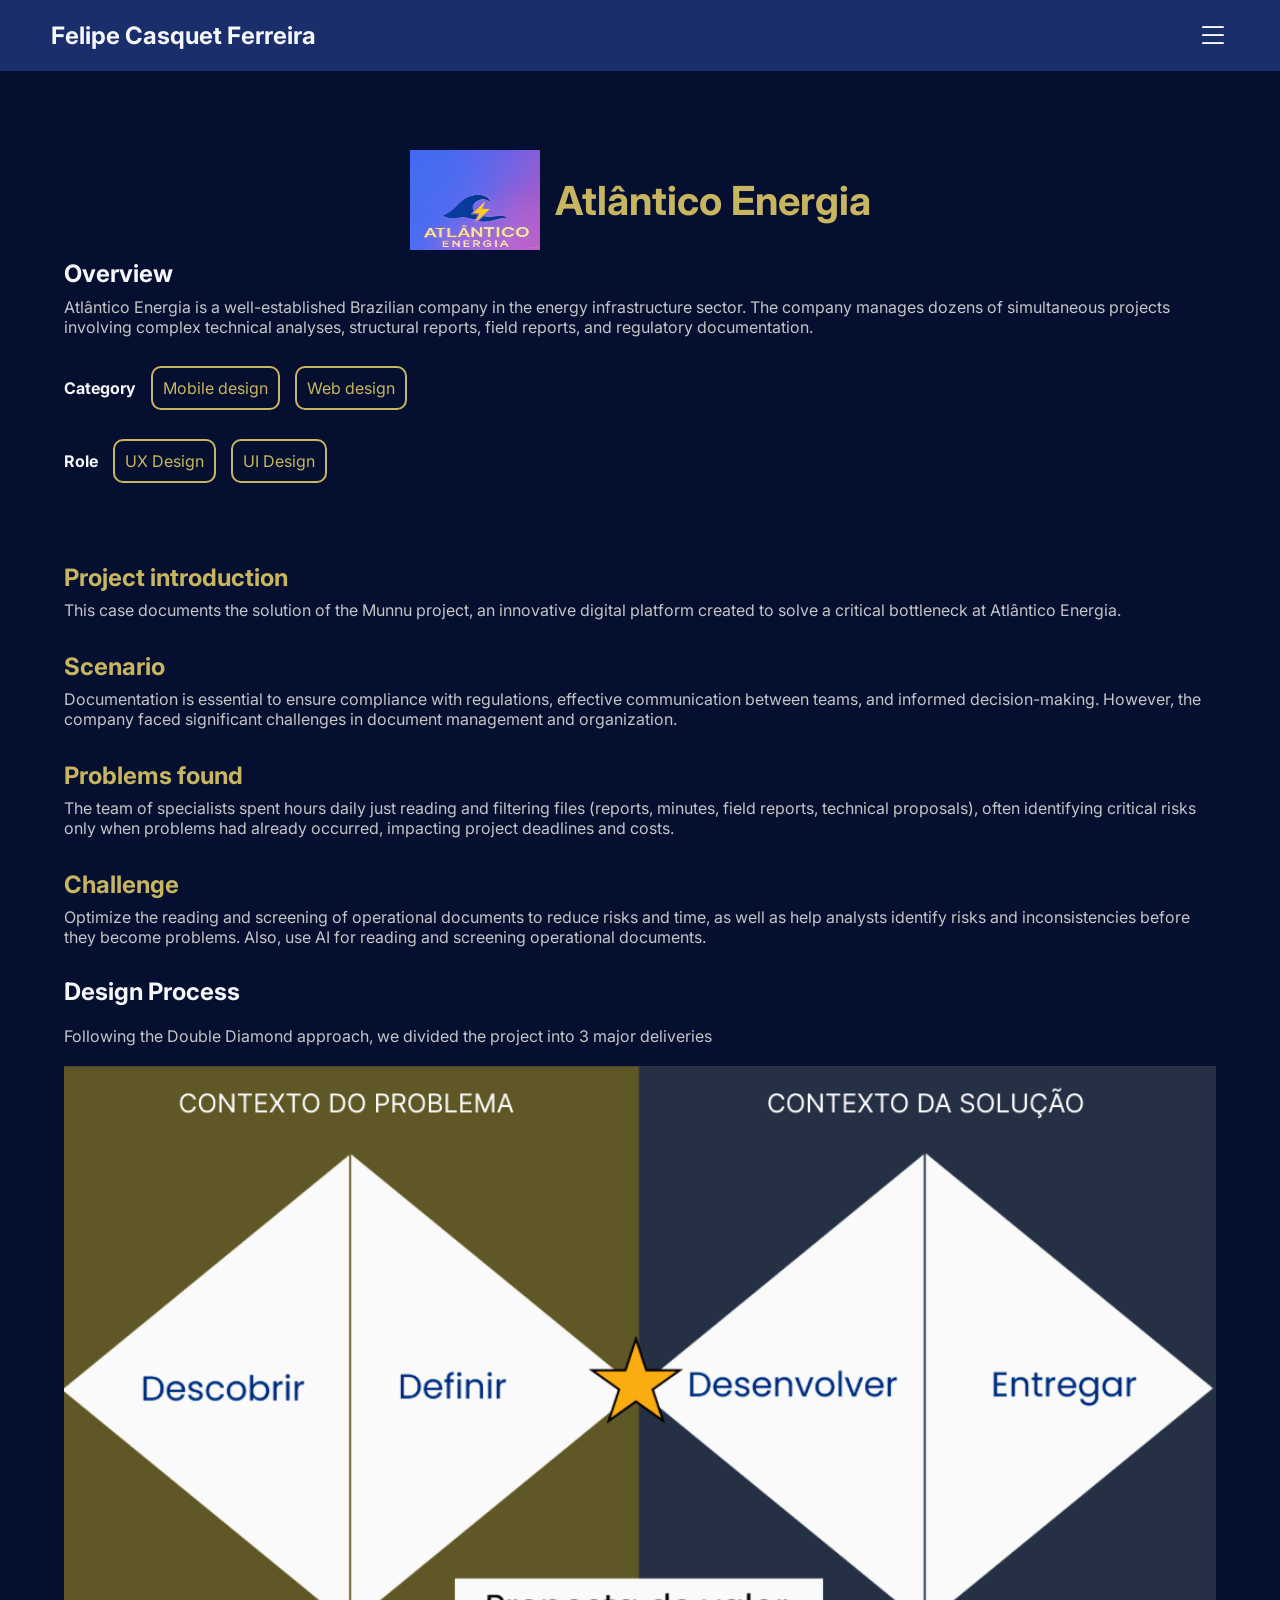
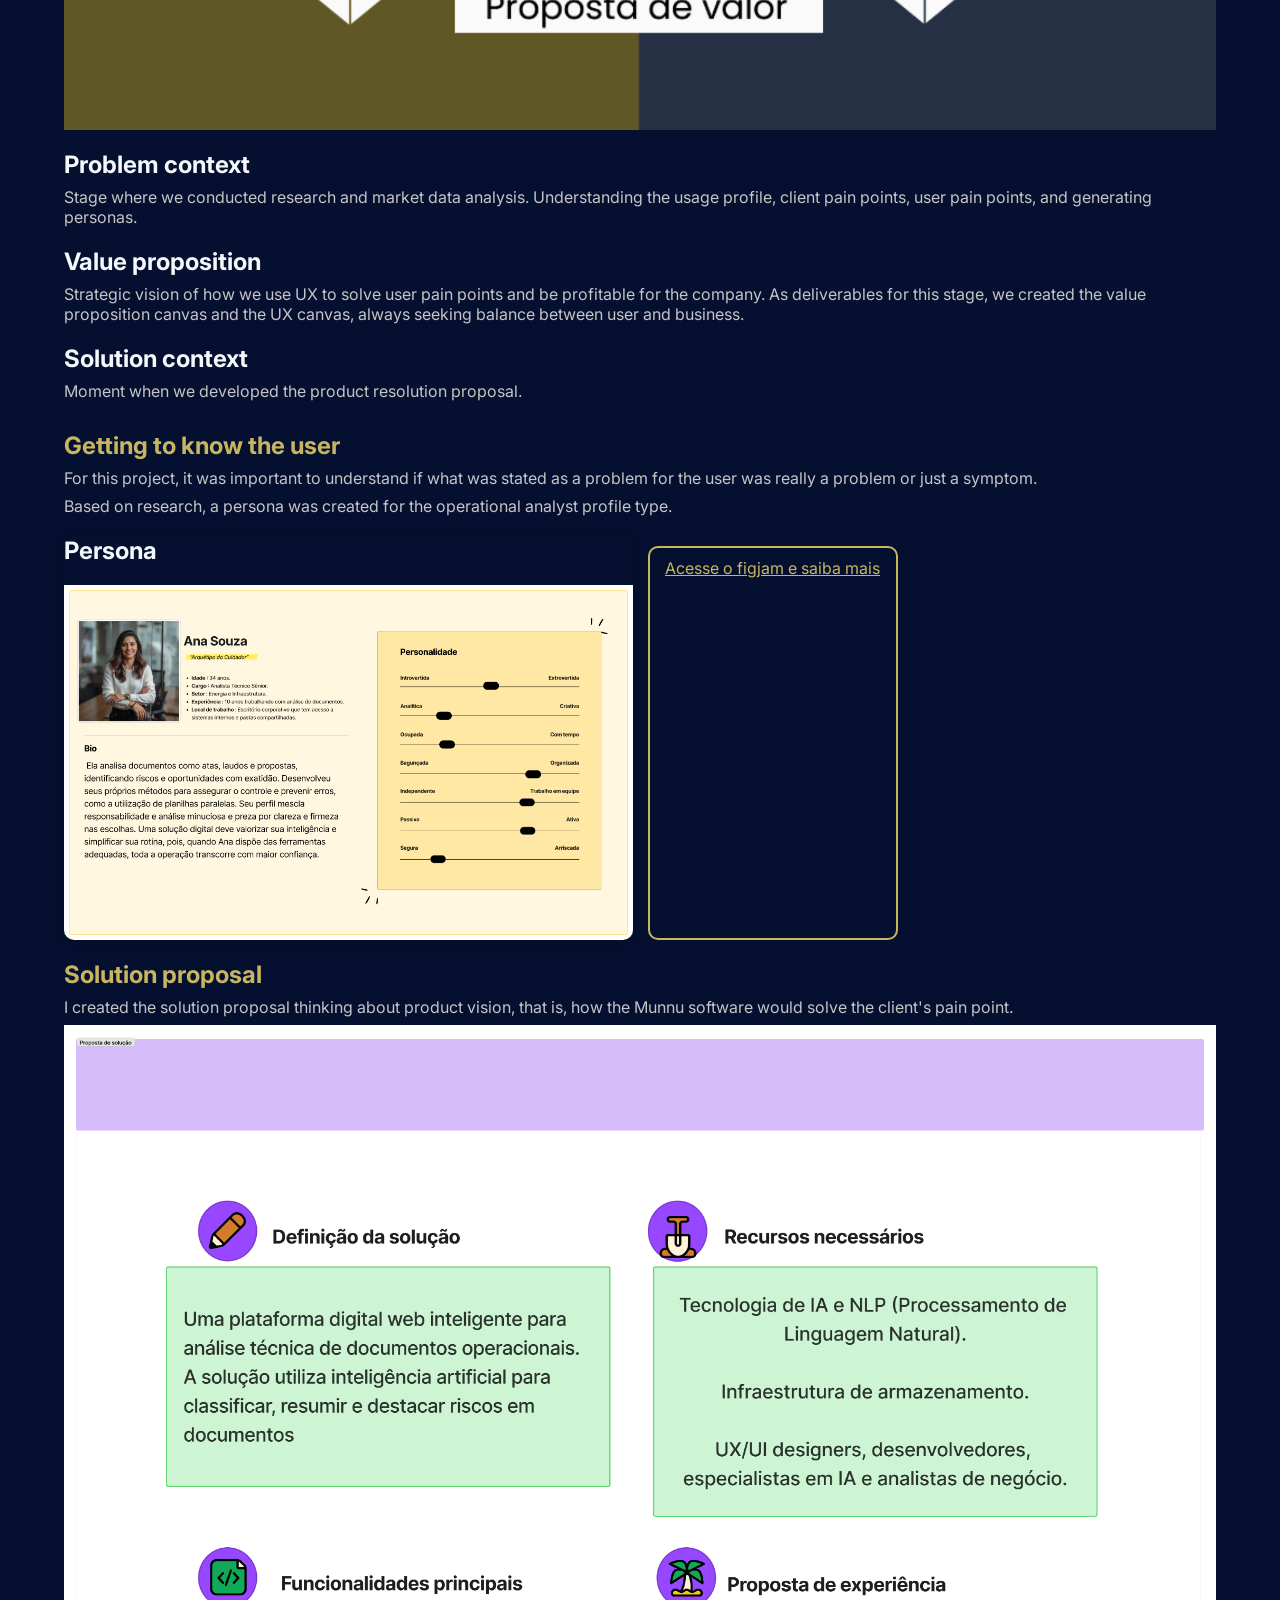
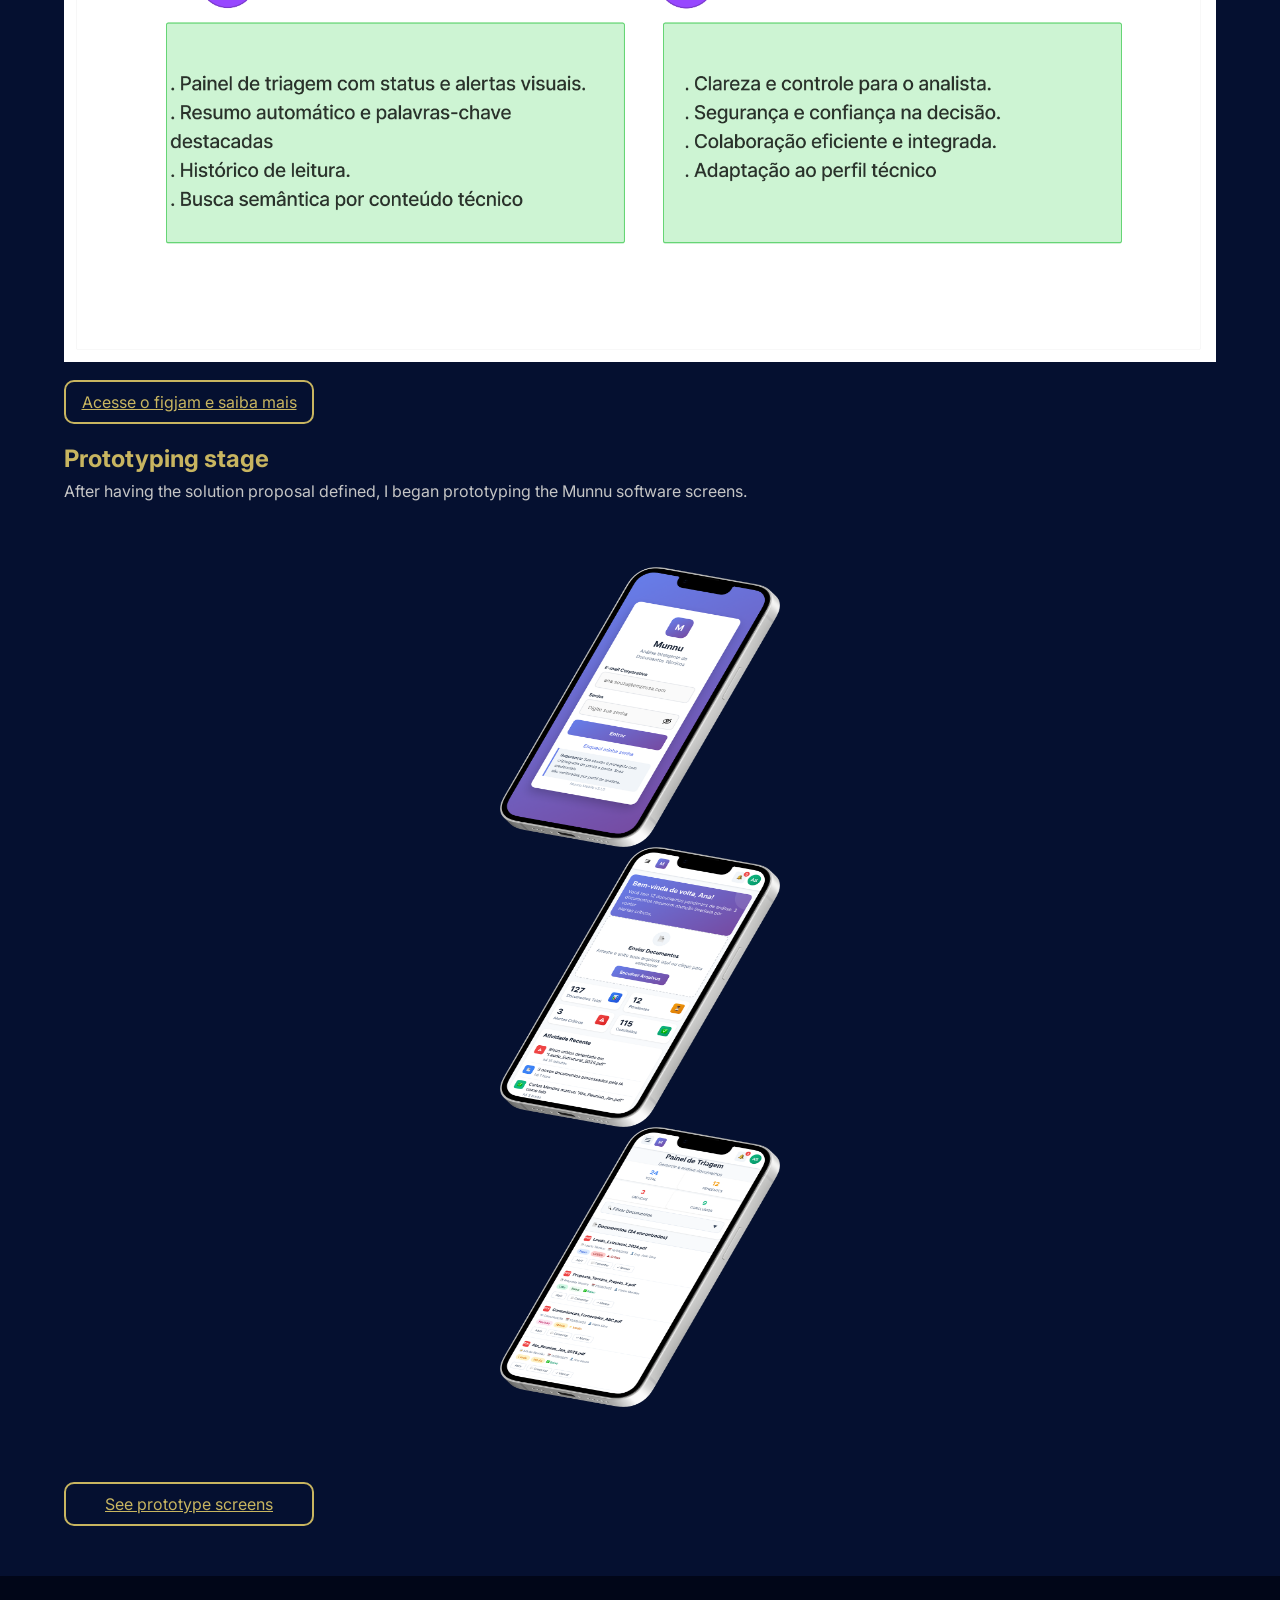
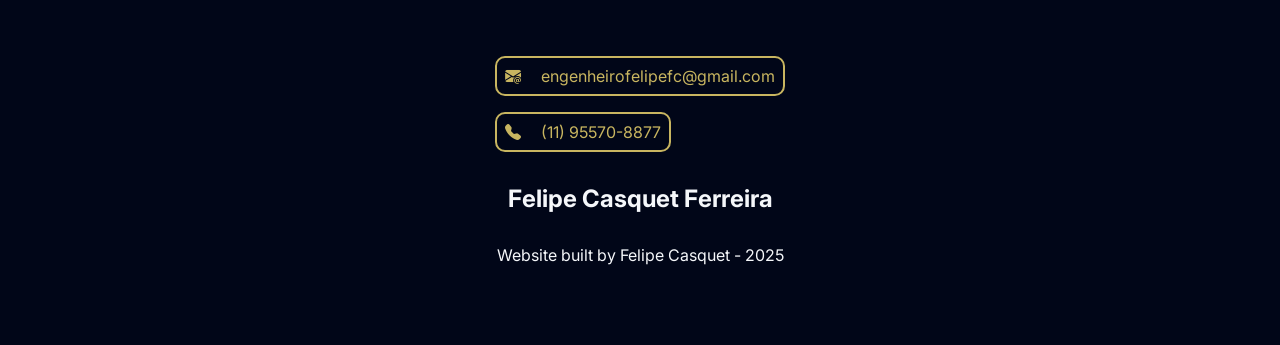
==== projeto-energiamax.html @ 59f81559 "Passando para o inglês" ====
<!DOCTYPE html>
<html lang="en">
<head>
    <meta charset="UTF-8">
    <meta name="viewport" content="width=device-width, initial-scale=1.0">
    <link rel="stylesheet" href="css/style-projeto.css">
    <link rel="stylesheet" href="css/style-projeto-responsivo.css">
    <link rel="preconnect" href="https://fonts.googleapis.com">
    <link rel="preconnect" href="https://fonts.gstatic.com" crossorigin>
    <link href="https://fonts.googleapis.com/css2?family=Inter:ital,opsz,wght@0,14..32,100..900;1,14..32,100..900&display=swap" rel="stylesheet">
    <link rel="stylesheet" href="https://cdn.jsdelivr.net/npm/bootstrap-icons@1.13.1/font/bootstrap-icons.min.css">
    <title>Projeto Tripideias</title>
</head>
<body>
    <header>
        <div class="interface">
            <section class="logotipo-cabecalho">
            <h1 class="nome-logo">Felipe Casquet Ferreira</h1>
            </section>
            
            <!-- Menu Desktop -->
            <nav class="menu-desktop">
                <ul>
                    <li><a href="index.html#hero">Home</a></li>
                    <li><a href="index.html#portfolio">Projects</a></li>
                    <li><a href="index.html#sobre-mim">About me</a></li>
                    <li><a href="index.html#skills">Skills</a></li>
                    <li><a href="#contato"><button>Contact</button></a></li>
                </ul>
            </nav>

            <!-- Botão hamburguer -->
            <div class="menu-mobile-btn">
                <i class="bi bi-list"></i>
            </div>

            <!-- Menu Mobile -->
            <nav class="menu-mobile">
                <ul>
                    <li><a href="index.html#hero">Home</a></li>
                    <li><a href="index.html#portfolio">Projects</a></li>
                    <li><a href="index.html#sobre-mim">About me</a></li>
                    <li><a href="index.html#skills">Skills</a></li>
                    <li><a href="#contato"><button>Contact</button></a></li>
                </ul>
            </nav>
        </div>
    </header>

    <main>
       <section class="galeria-container interface">
            <div class="galeria-container-info">
                <div class="header-galeria">
                    <div class="header-galeria-titulo">
                        <img src="./img-logo/logo_energia_max.jpg"  alt="Logo Energiamax Infraestrutura S.A">
                        <h2>Atlântico Energia</h2>
                    </div>
                    <h4>Overview</h4>
                    <p>Atlântico Energia is a well-established Brazilian company in the energy infrastructure sector. The company manages dozens of simultaneous projects involving complex technical analyses, structural reports, field reports, and regulatory documentation.</p>
                    <div class="info-projeto">
                        <h5>Category</h5>
                        <button class="btn-header-galeria">Mobile design</button>
                        <button class="btn-header-galeria">Web design</button>
                    </div>
                    <div class="info-projeto">
                        <h5>Role</h5>
                        <button class="btn-header-galeria">UX Design</button>
                        <button class="btn-header-galeria">UI Design</button>
                    </div>
                </div>
                <div class="info-galeria">
                    <div class="info">
                        <h4>Project introduction</h4>
                        <p>This case documents the solution of the Munnu project, an innovative digital platform created to solve a critical bottleneck at Atlântico Energia.</p>
                    </div>
                    <div class="info">
                    <h4>Scenario</h4>
                        <p>Documentation is essential to ensure compliance with regulations, effective communication between teams, and informed decision-making. However, the company faced significant challenges in document management and organization.</p>
                    </div>
                    <div class="info">
                        <h4>Problems found</h4>
                        <p>The team of specialists spent hours daily just reading and filtering files (reports, minutes, field reports, technical proposals), often identifying critical risks only when problems had already occurred, impacting project deadlines and costs.</p>
                    </div>
                     <div class="info">
                        <h4>Challenge</h4>
                        <p>Optimize the reading and screening of operational documents to reduce risks and time, as well as help analysts identify risks and inconsistencies before they become problems. Also, use AI for reading and screening operational documents.</p>
                    </div>
                </div>
                <div class="processo_design">
                    <h4>Design Process</h4>
                    <p>Following the Double Diamond approach, we divided the project into 3 major deliveries</p>
                    <img src="./image_projeto/processo_design_img.png" alt="Imagem processo design">
                    <div class="processo_info">
                        <div class="processo_info_paragrafo">
                            <h4>Problem context</h4>
                            <p>Stage where we conducted research and market data analysis. Understanding the usage profile, client pain points, user pain points, and generating personas.</p>
                        </div>
                        <div class="processo_info_paragrafo">
                            <h4>Value proposition</h4>
                            <p>Strategic vision of how we use UX to solve user pain points and be profitable for the company. As deliverables for this stage, we created the value proposition canvas and the UX canvas, always seeking balance between user and business.</p>
                        </div>
                        <div class="processo_info_paragrafo">
                            <h4>Solution context</h4>
                            <p>Moment when we developed the product resolution proposal.</p>
                        </div>
                    </div>
                </div>
                <div class="processo_info_paragrafo">
                    <h5>Getting to know the user</h5>
                    <p>For this project, it was important to understand if what was stated as a problem for the user was really a problem or just a symptom.</p>
                    <p>Based on research, a persona was created for the operational analyst profile type.</p>
                </div>
            </div>
            <div class="galeria-grid">
                <div class="galeria-item"><h1>Persona</h1><img src="./image_projeto/persona_1.png" alt="Vinheria Agnello"></div>
                <!--  -->
                <!-- <div class="galeria-item"><h1>Proposta de Solução</h1><img src="./image_projeto/proposta_solucao.png" alt="Vinheria Agnello"></div> -->
                <a href="https://www.figma.com/board/tlsYBGM5UDoecfJmwqAZrR/Figjam?node-id=0-1&t=nxOSxVqKFA6Vsffq-1" target="_blank">Acesse o figjam e saiba mais</a>
            </div>
            <!-- <div id="video-container" class="video-container"></div> -->
            <div class="processo_info_paragrafo" id="conhecendo-concorrente">
                <h5>Solution proposal</h5>
                <p>I created the solution proposal thinking about product vision, that is, how the Munnu software would solve the client's pain point.</p>
                <img src="./image_projeto/proposta_solucao_munnu.png" alt="Canvas da proposta de valor">
                <a href="https://www.figma.com/board/tlsYBGM5UDoecfJmwqAZrR/Figjam?node-id=0-1717&t=nxOSxVqKFA6Vsffq-0" target="_blank">Acesse o figjam e saiba mais</a>
            </div>
            <div class="processo_info_paragrafo" id="conhecendo-concorrente">
                <h5>Prototyping stage</h5>
                <p>After having the solution proposal defined, I began prototyping the Munnu software screens.</p>
                <div class="imagens_mockup">
                    <img src="./image_projeto/home.png" alt="Mockup home">
                    <img src="./image_projeto/upload.png" alt="Mockup upload">
                    <img src="./image_projeto/painel_triagem.png" alt="Mockup upload">
                </div>
                <a href="https://www.figma.com/design/wMPQoI6nxDtJgoGB2gMn0O/prot%C3%B3tipo---Munnu?node-id=0-1&p=f&t=8DujZSkVhbrFpteZ-0" target="_blank">See prototype screens</a>
            </div>
        </section>
    </main>

    
    <footer id="contato">
        <div class="interface">
            <div class="logo-footer">
                <h1>Felipe Casquet Ferreira</h1>
                <p>Website built by Felipe Casquet - 2025</p>
            </div>
            <div class="btn-contatos">
                <a href="#"><button class="btn-contato"><i class="bi bi-envelope-at-fill"></i>engenheirofelipefc@gmail.com</button></a>
                <a href="#"><button class="btn-contato"><i class="bi bi-telephone-fill"></i>(11) 95570-8877</button></a>
            </div>
        </div>
    </footer>
    <script src="script.js"></script>

</body>
</html>
---- css/style-projeto.css ----
* {
  margin: 0;
  padding: 0;
  box-sizing: border-box;
  font-family: "Inter", sans-serif;
}

:root {
  --corAzul:#1A2E6C;
  --corDourado:#C8B560;
  --corCinza:#3A3A3A;
  --corBranca:#F5F7FA;
  --corBrancaTexto:#c5c5c5;
  --corAzulEscuro:#051030;
  --corCizaTexto:#8D8D8D;
}

html{
  scroll-behavior: smooth;
  overflow-x: hidden;
}

body{
  background-color: var(--corAzulEscuro);
  overflow-x: hidden;
}

header{
  background-color: transparent;
  padding:16px 0;
  position:fixed;
  width:100%;
  background-image:linear-gradient(to left,var(--corCinza) 60%, var(--corAzulEscuro) 100%);
  z-index:1;
}

.interface{
  max-width: 1380px;
  padding:0 4%;
  margin:0 auto;
}

.nome-logo{
  color:var(--corBranca);

}

button{
  background-color: transparent;
  color:var(--corDourado);
  border-radius: 10px;
  cursor:pointer;
  font-size: 1rem;
  transition:.3s;
  border:2px solid var(--corDourado);
  padding:10px;
  
}

button:hover{
  background-color: var(--corDourado);
  color:var(--corAzul);
}

header > .interface{
  display:flex;
  align-items: center;
  justify-content: space-between;
}

.menu-desktop ul {
  display:flex;
  align-items: center;
  list-style: none;
  gap:60px;
}

header nav.menu-desktop a{
  text-decoration: none;
  font-size:1rem;
  color:var(--corBranca);
  transition: .3s;
}

header nav.menu-desktop a:hover{
  color:var(--corDourado);
}

header nav.menu-desktop button{
  width:144px;
  height:48px;
}

/* Estilos para a galeria */
.galeria-container {
    padding: 100px 5% 50px;
}

.galeria-container a {
    margin-top: 10px;
}
.galeria-container-info{
  display: flex;
  flex-direction: column;
  gap:30px;
}

.header-galeria {
    margin: 50px  0;
    display:flex;
    flex-direction: column;
    gap:9px;
}

.header-galeria-titulo{
  display:flex;
  align-items: center;
  justify-content: center;
  gap:15px;
}

.header-galeria-titulo img{
  width: 130px;
  height: 100px;
}

.galeria-container h2 {
    color: var(--corDourado);
    font-size: 2.5rem;
}

.galeria-container h4{
  color: var(--corBranca);
  text-align: start;
  font-size: 1.5rem;
}

.galeria-container p{
  color: var(--corBrancaTexto);
  text-align: start;
  font-size: 1.0rem;
  width:600px;
}

.info-projeto {
    display: flex;
    align-items: center;
    gap: 15px;
    margin-top: 20px;
}

.info-projeto h5{
  color: var(--corBranca);
  font-size: 1.0rem;
}

.info-projeto .btn-categoria{
  padding: 8px;
  background-color: transparent;
  color:var(--corDourado);
  border-radius: 10px;
  font-size: 1rem;
  transition:.3s;
  border:2px solid var(--corDourado);
  cursor: auto;
}

.info-galeria {
  display: grid;
  grid-template-columns: repeat(2, 1fr); /* duas colunas iguais */
  gap: 32px; /* espaço entre as colunas */
}

.info-galeria h4{
  color: var(--corDourado);
  font-size: 1.5rem;
}
.info-galeria .info{
  display: flex;
  flex-direction: column;
  gap:8px;
}

.detalhes-flex{
  display: flex;

}

.processo_design{
  display: flex;
  flex-direction: column;
  gap:20px;
}

.processo_info{
  display:grid;
  grid-template-columns: repeat(2, 1fr);
  grid-gap: 20px;
}

.processo_info_paragrafo{
  display: flex;
  flex-direction: column;
  gap:8px;
}

.processo_info_paragrafo a{
  background-color: transparent;
  color:var(--corDourado);
  border-radius: 10px;
  cursor:pointer;
  font-size: 1rem;
  transition:.3s;
  border:2px solid var(--corDourado);
  padding:10px;
  width:250px;
  text-align: center;
}

.processo_info_paragrafo a:hover{
  background-color: var(--corDourado);
  color:var(--corAzul);
}

.processo_info_paragrafo h5{
  color: var(--corDourado);
  font-size: 1.5rem;
}

#conhecendo-concorrente{
 margin-top: 20px;
}

.processo_info_paragrafo .imagens_mockup{
  margin:5% 0;
  width:0 auto;
  display:flex;
}

.imagens_mockup img{
  width:380px;
  height:380px;
}

.galeria-grid {
    display: grid;
    grid-template-columns: repeat(1, 1fr);
    grid-gap: 20px;
    margin-top: 20px;
}

.galeria-item {
    overflow: hidden;
    border-radius: 10px;
    box-shadow: 0 0 10px rgba(0,0,0,0.3);
    transition: transform 0.3s ease;
    display: flex;
    flex-direction: column;
    gap:20px;
}

.galeria-item h1{
  color:var(--corBranca);
}

.galeria-item:hover {
    transform: scale(1.03);
}

.galeria-item img {
    width: 100%;
    height: 100%;
    object-fit: cover;
    display: block;
}

.galeria-grid a{
  background-color: transparent;
  color:var(--corDourado);
  border-radius: 10px;
  cursor:pointer;
  font-size: 1rem;
  transition:.3s;
  border:2px solid var(--corDourado);
  padding:10px;
  width:250px;
  text-align: center;
}

.galeria-grid a:hover{
  background-color: var(--corDourado);
  color:var(--corAzul);
}


/* estilo footer */
footer{
  padding:80px 0;
  background-color: #010618;

}

footer > .interface{
  display: flex;
  justify-content: space-between;
  align-items: center;
}

.logo-footer{
  color:var(--corBranca);
}

.logo-footer h1{
  margin-bottom: 32px;
}

.btn-contatos {
  display: flex;
  flex-direction: column;
  gap: 16px; /* Espaço entre os botões */
  align-items: flex-start; /* Alinha à esquerda, pode trocar por center se quiser centralizado */
}
.btn-contatos a button i {
    padding:0 20px 0 0;
}

.btn-contatos a .btn-contato{
  padding: 8px;
  background-color: transparent;
  color:var(--corDourado);
  border-radius: 10px;
  font-size: 1rem;
  transition:.3s;
  border:2px solid var(--corDourado);
  cursor: auto;
}

.video-container {
  width: 100%;
  max-width: 900px;
  margin: 40px auto;
  display: none; /* escondido até clicar */
  position:relative;
}

.video-container iframe {
  width: 100%;
  border-radius: 12px;
  box-shadow: 0 4px 12px rgba(0,0,0,0.2);
}

#fechar-video {
  position: absolute;
  top: -25px;
  right: -30px;
  z-index: 2;
  background: transparent;
  color: #ff0000;
  border: none;
  border-radius: 50%;
  font-size: 2.5rem;
  cursor: pointer;
}
---- css/style-projeto-responsivo.css ----
:root {
  --corAzul:#1A2E6C;
  --corDourado:#C8B560;
  --corCinza:#3A3A3A;
  --corBranca:#F5F7FA;
  --corAzulEscuro:#051030;
  --corCizaTexto:#8D8D8D;
}

@media (min-width:1361px) {
  .menu-mobile-btn {
    display: none;
  }
  .menu-mobile {
    display: none;
  }
}

@media (max-width:1360px){
    header{
        background-image: none;
        background-color:var(--corAzul);
    }

    .menu-desktop{
        display:none;
    }

    .galeria-container{
        padding: 100px 5% 50px;
    }

    .info-galeria{
        grid-template-columns: 1fr;    
    }

    .processo_info{
        grid-template-columns: 1fr;
    }

    .galeria-container p{
        width:100%;
    }

    .processo_info_paragrafo .imagens_mockup{
        width:0 auto;
        display:flex;
        flex-direction: column;
        align-items: center;
    }
    .imagens_mockup img{
        width:280px;
        height:280px;
    }

    /* Estilo da galeria */
    .galeria-grid {
        grid-template-columns: repeat(2, 1fr);
        grid-gap: 15px;
    }

    /* Estilo footer */
    footer > .interface{
        display: flex;
        justify-content: space-between;
        align-items: center;
        flex-direction: column-reverse;
        text-align: center;
    }

    .logo-footer{
        color:var(--corBranca);
    }

    .logo-footer h1{
        margin-top:32px;
        margin-bottom: 32px;
        font-size: 1.5rem;
    }

    .btn-contatos {
        display: flex;
        flex-direction: column;
        gap: 16px; /* Espaço entre os botões */
        align-items: flex-start; /* Alinha à esquerda, pode trocar por center se quiser centralizado */
    }
    .btn-contatos a button i {
        padding:0 20px 0 0;
    }

    .btn-contatos a button{
        padding: 8px;
    }

    /* Botão hamburguer */
    .menu-mobile-btn {
        display: block;
        font-size: 2rem;
        color: var(--corBranca);
        cursor: pointer;
        z-index: 1001; /* fica acima do menu */
    }

    /* Menu Mobile */
    .menu-mobile {
        position: fixed;
        top: 0;
        right: -100%;
        width: 250px;
        height: 100vh;
        background-color: var(--corAzulEscuro);
        transition: 0.3s ease;
        padding: 80px 20px;
        display: flex;
        flex-direction: column;
        gap: 20px;
        z-index: 1000;
    }

    .menu-mobile ul {
        list-style: none;
        display: flex;
        flex-direction: column;
        gap: 20px;
    }

    .menu-mobile ul button{
        width:144px;
        height:48px;
    }

    .menu-mobile a {
        color: var(--corBranca);
        text-decoration: none;
        font-size: 1.2rem;
    }

    .menu-mobile a:hover {
        color: var(--corDourado);
    }

    /* Quando ativo */
    .menu-mobile.active {
        right: 0;
    }

    .video-container {
       width: 100%;
        max-width: 100vw;
        margin: 40px 0;
        position: relative;
        box-sizing: border-box;
        padding: 0; 
    }

    .video-container iframe {
        width: 100%;
        border-radius: 12px;
        box-shadow: 0 4px 12px rgba(0,0,0,0.2);
    }

    #fechar-video {
        position: absolute;
        top: -40px;
        right: 0;
        z-index: 2;
        background: transparent;
        color: #ff0000;
        border: none;
        border-radius: 50%;
        font-size: 2.5rem;
        cursor: pointer;
        
    }
}

/* Responsividade adicional para telas menores */
@media (max-width: 768px) {
    .galeria-container h2 {
        font-size: 2rem;
        margin-bottom: 30px;
    }
    
    .galeria-grid {
        grid-template-columns: 1fr;
        grid-gap: 12px;
    }
    
   
}
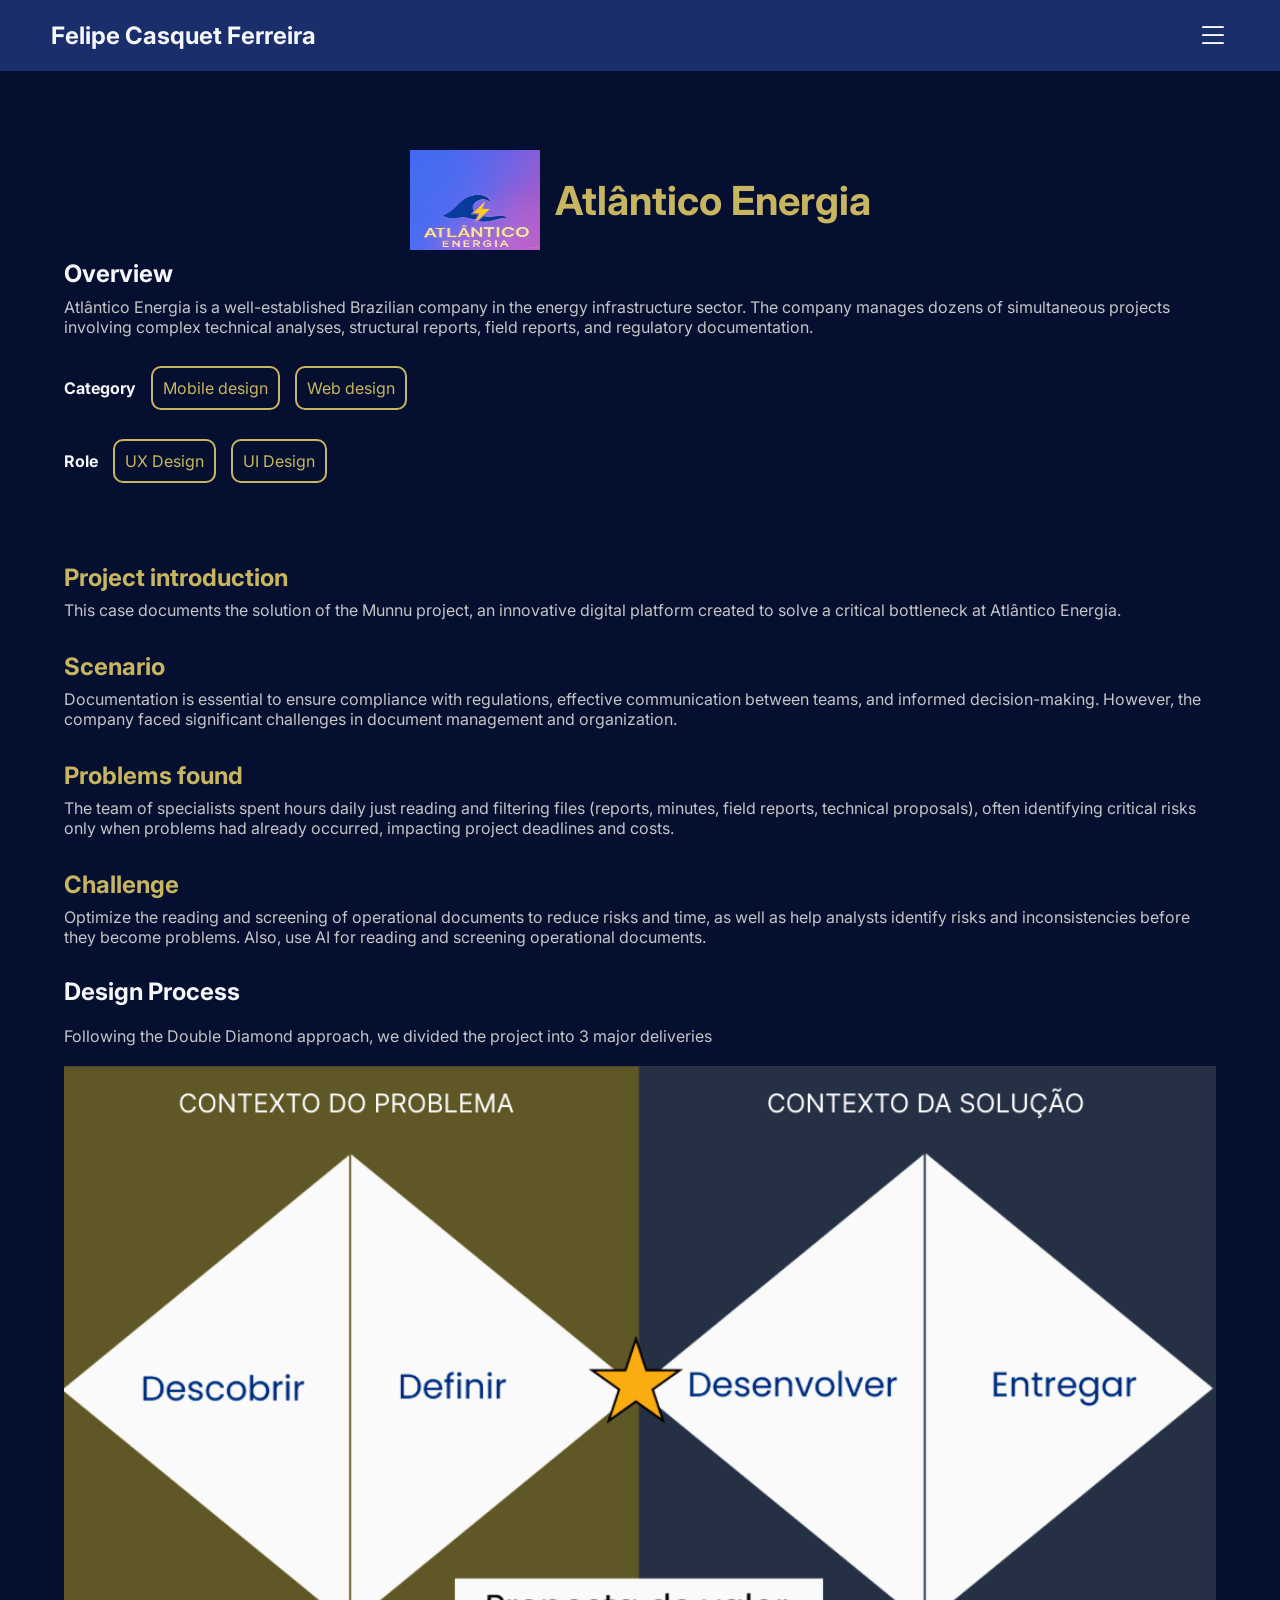
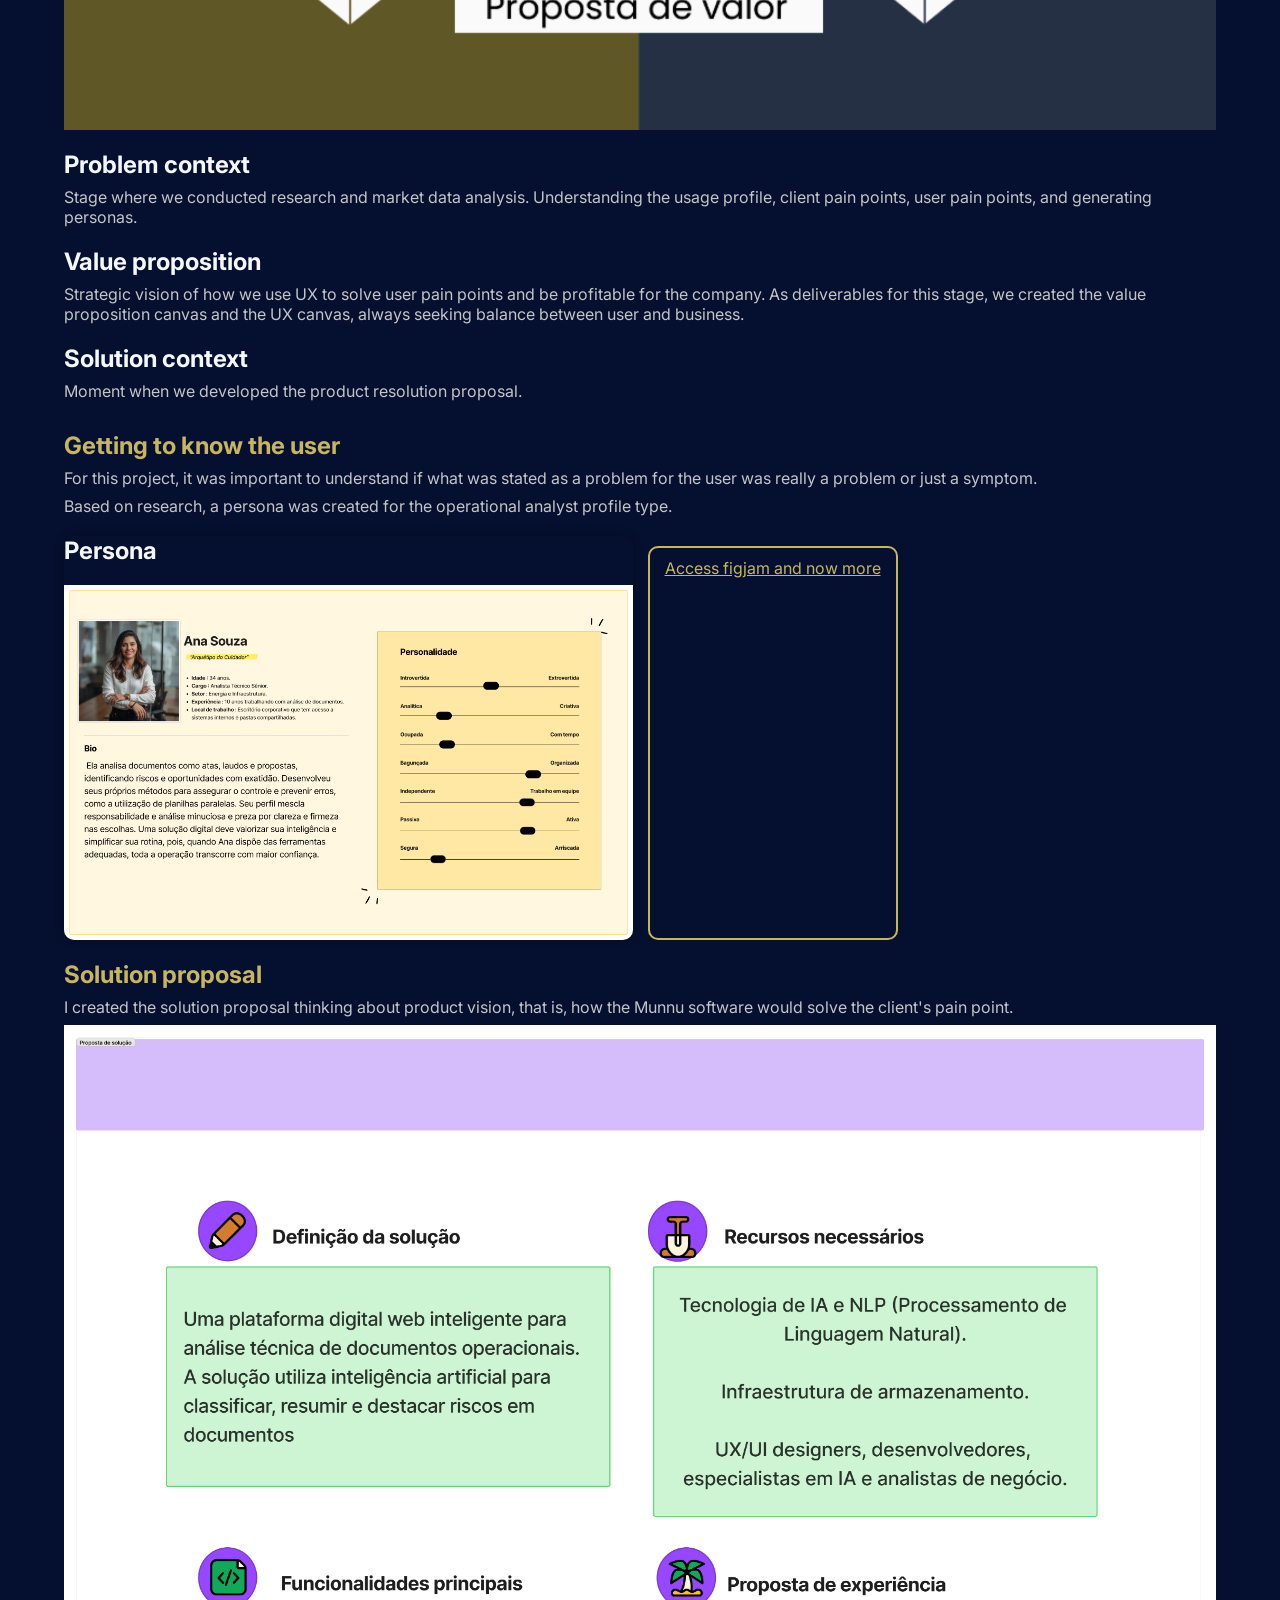
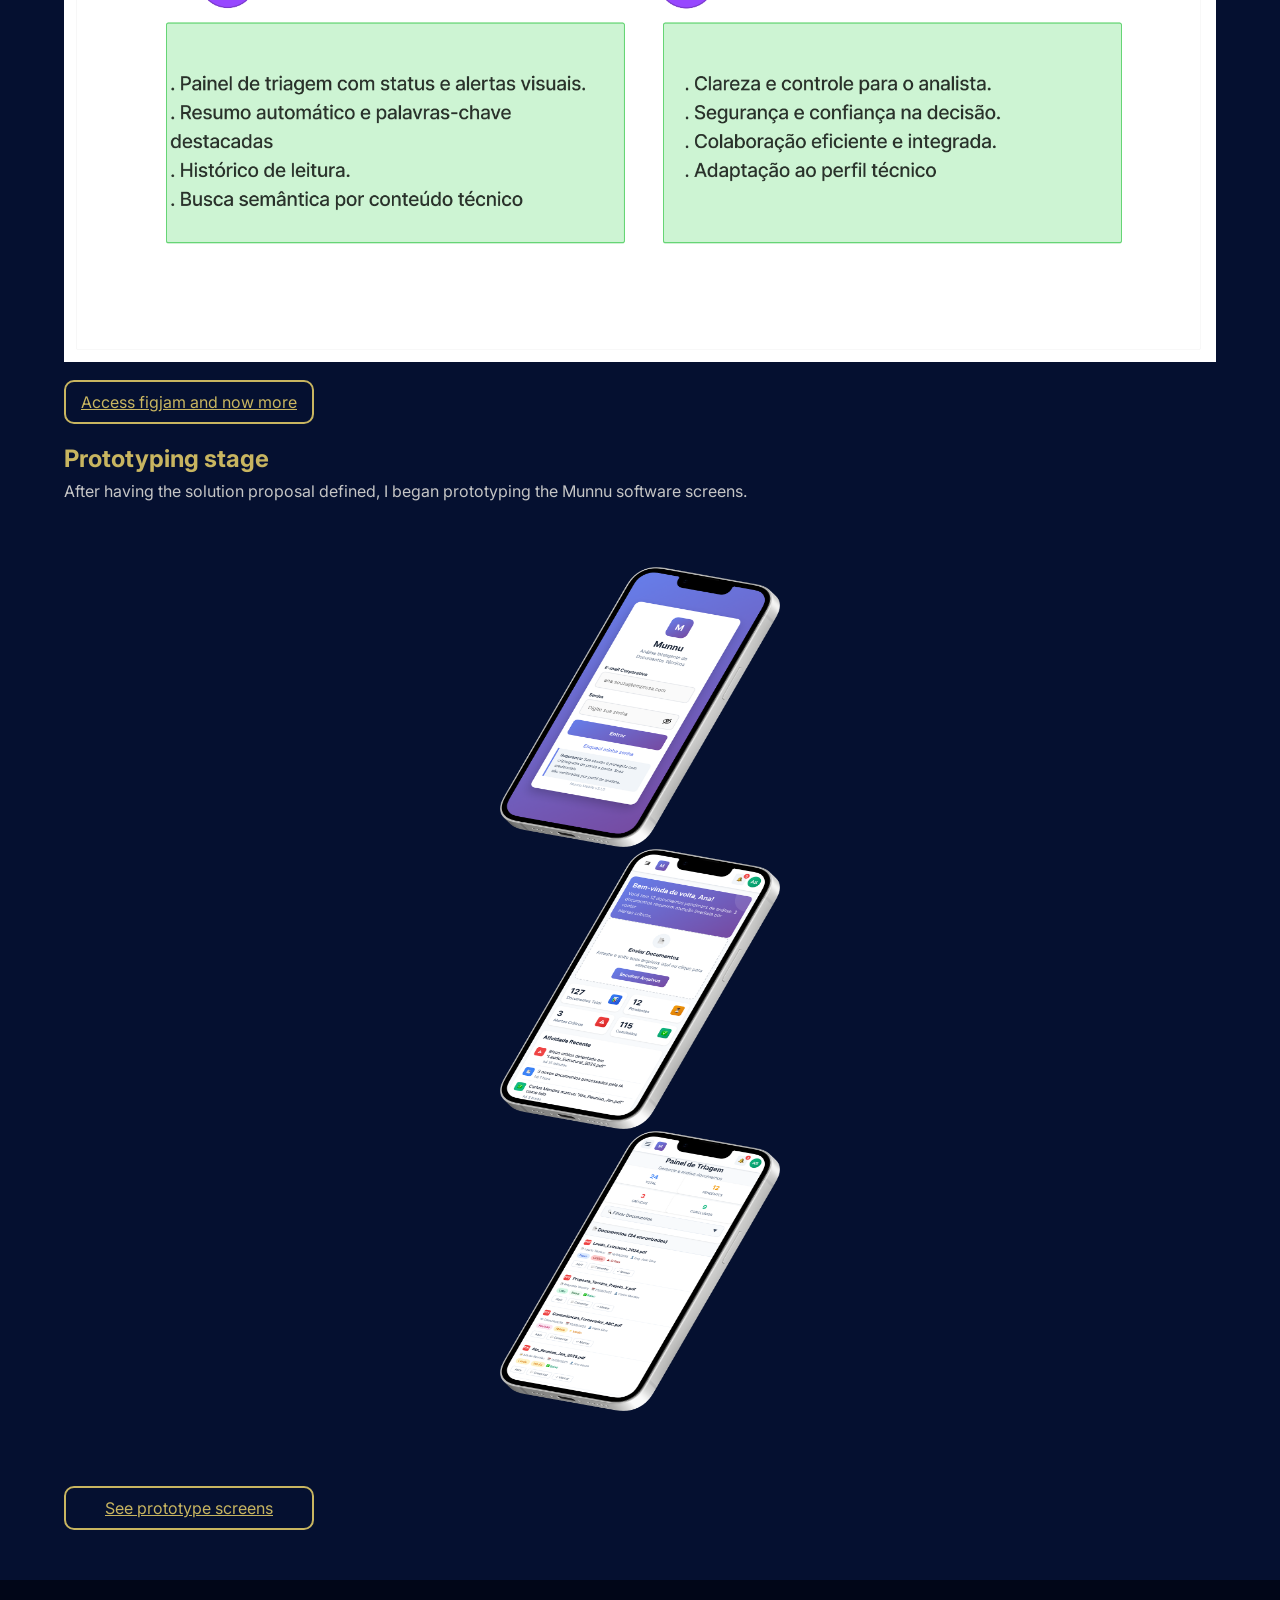
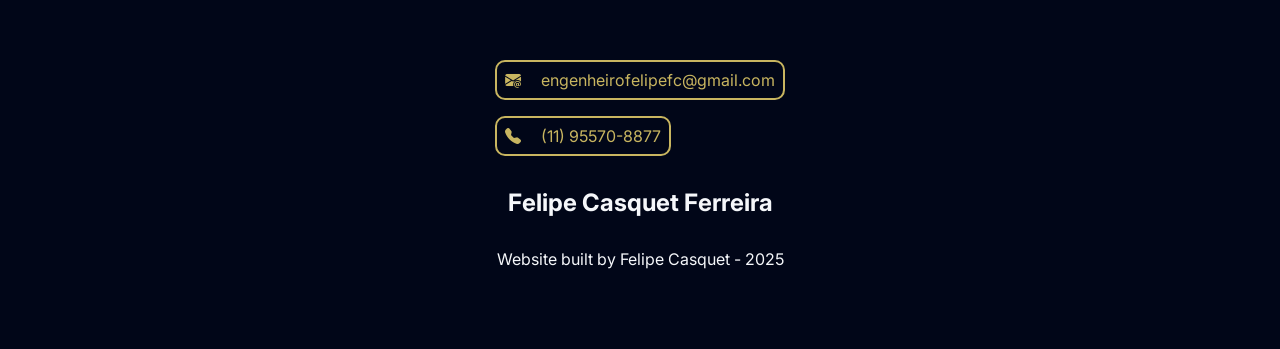
==== commit 41ffe2e7: "Adicionando mockup" ====
--- a/projeto-energiamax.html
+++ b/projeto-energiamax.html
@@ -115,14 +115,14 @@
                 <div class="galeria-item"><h1>Persona</h1><img src="./image_projeto/persona_1.png" alt="Vinheria Agnello"></div>
                 <!--  -->
                 <!-- <div class="galeria-item"><h1>Proposta de Solução</h1><img src="./image_projeto/proposta_solucao.png" alt="Vinheria Agnello"></div> -->
-                <a href="https://www.figma.com/board/tlsYBGM5UDoecfJmwqAZrR/Figjam?node-id=0-1&t=nxOSxVqKFA6Vsffq-1" target="_blank">Acesse o figjam e saiba mais</a>
+                <a href="https://www.figma.com/board/tlsYBGM5UDoecfJmwqAZrR/Figjam?node-id=0-1&t=nxOSxVqKFA6Vsffq-1" target="_blank">Access figjam and now more</a>
             </div>
             <!-- <div id="video-container" class="video-container"></div> -->
             <div class="processo_info_paragrafo" id="conhecendo-concorrente">
                 <h5>Solution proposal</h5>
                 <p>I created the solution proposal thinking about product vision, that is, how the Munnu software would solve the client's pain point.</p>
                 <img src="./image_projeto/proposta_solucao_munnu.png" alt="Canvas da proposta de valor">
-                <a href="https://www.figma.com/board/tlsYBGM5UDoecfJmwqAZrR/Figjam?node-id=0-1717&t=nxOSxVqKFA6Vsffq-0" target="_blank">Acesse o figjam e saiba mais</a>
+                <a href="https://www.figma.com/board/tlsYBGM5UDoecfJmwqAZrR/Figjam?node-id=0-1717&t=nxOSxVqKFA6Vsffq-0" target="_blank">Access figjam and now more</a>
             </div>
             <div class="processo_info_paragrafo" id="conhecendo-concorrente">
                 <h5>Prototyping stage</h5>
--- a/css/style-projeto.css
+++ b/css/style-projeto.css
@@ -235,11 +235,20 @@
   margin:5% 0;
   width:0 auto;
   display:flex;
+  justify-content: center;
+  gap:2px;
+ 
 }
 
 .imagens_mockup img{
   width:380px;
   height:380px;
+}
+
+.imagens_mockup .img_tripideias_mockup{
+  width:680px;
+  height:680px;
+  margin:50px 0;
 }
 
 .galeria-grid {
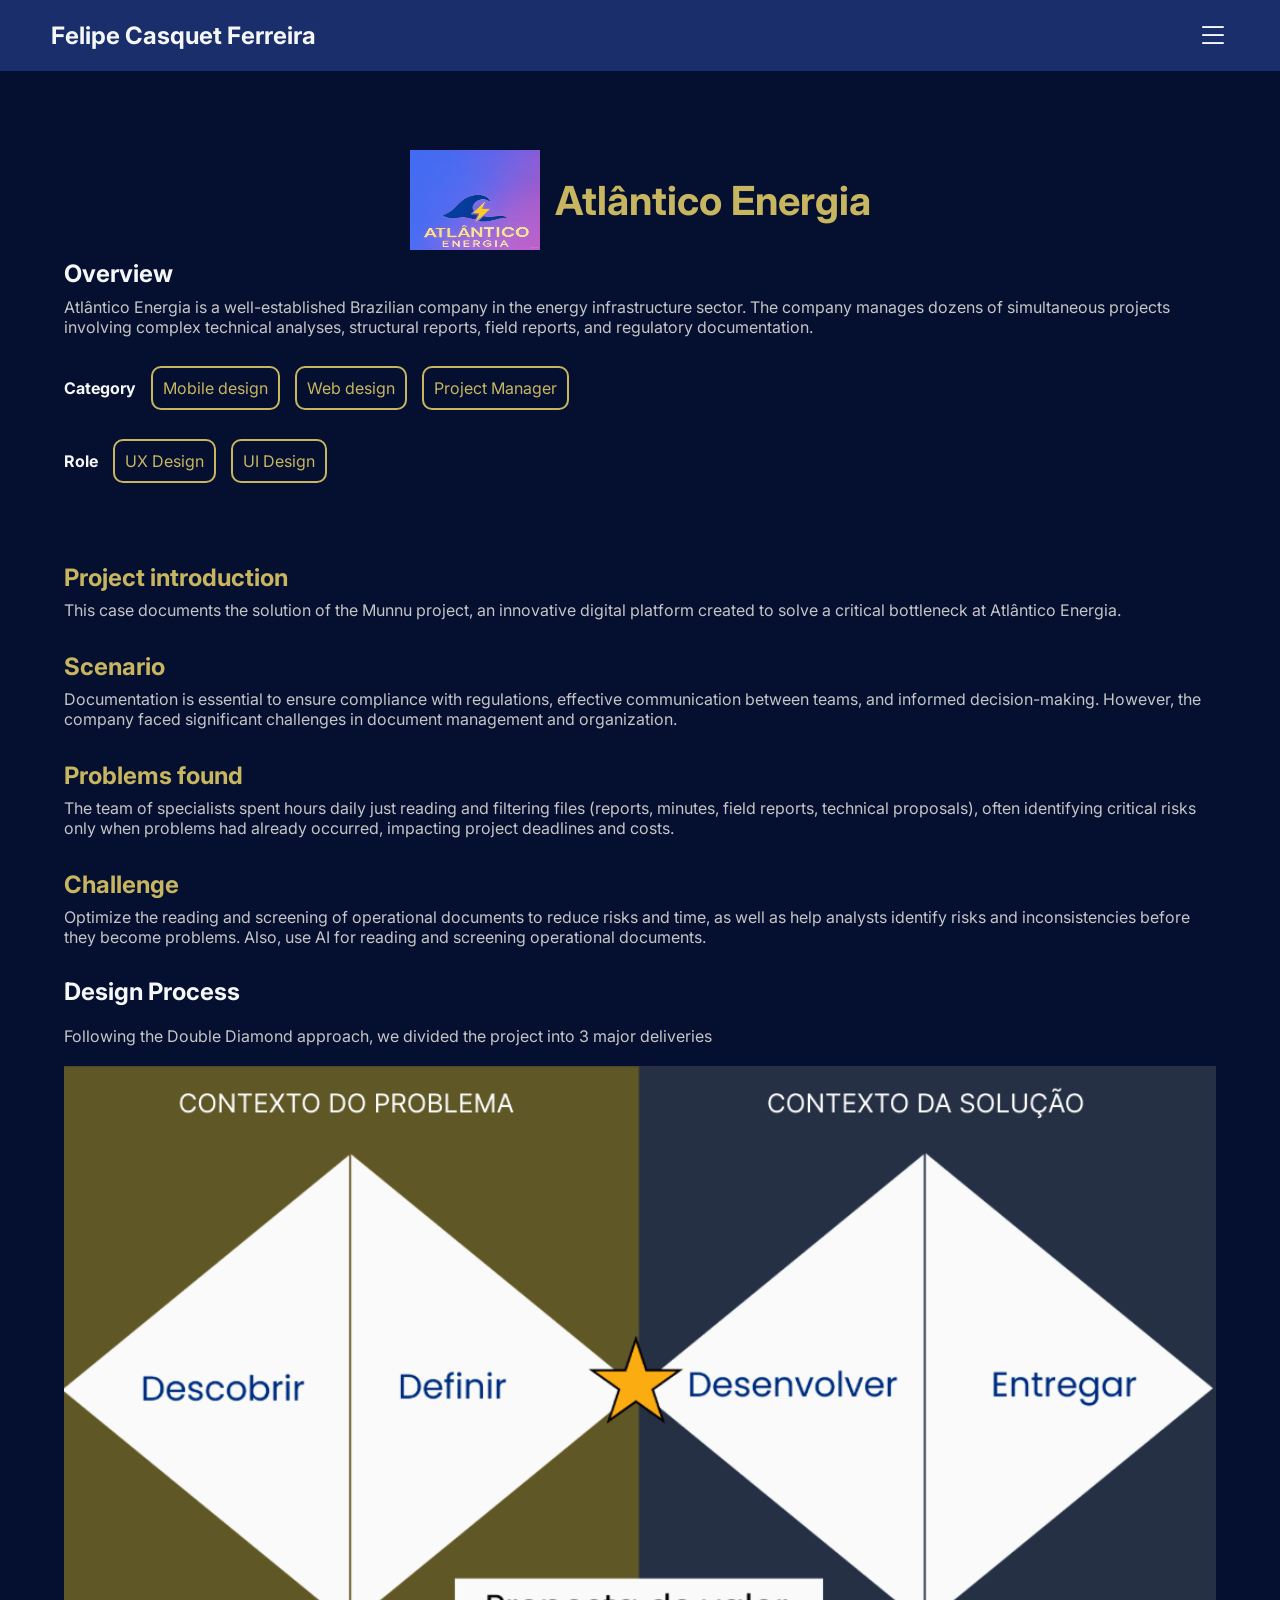
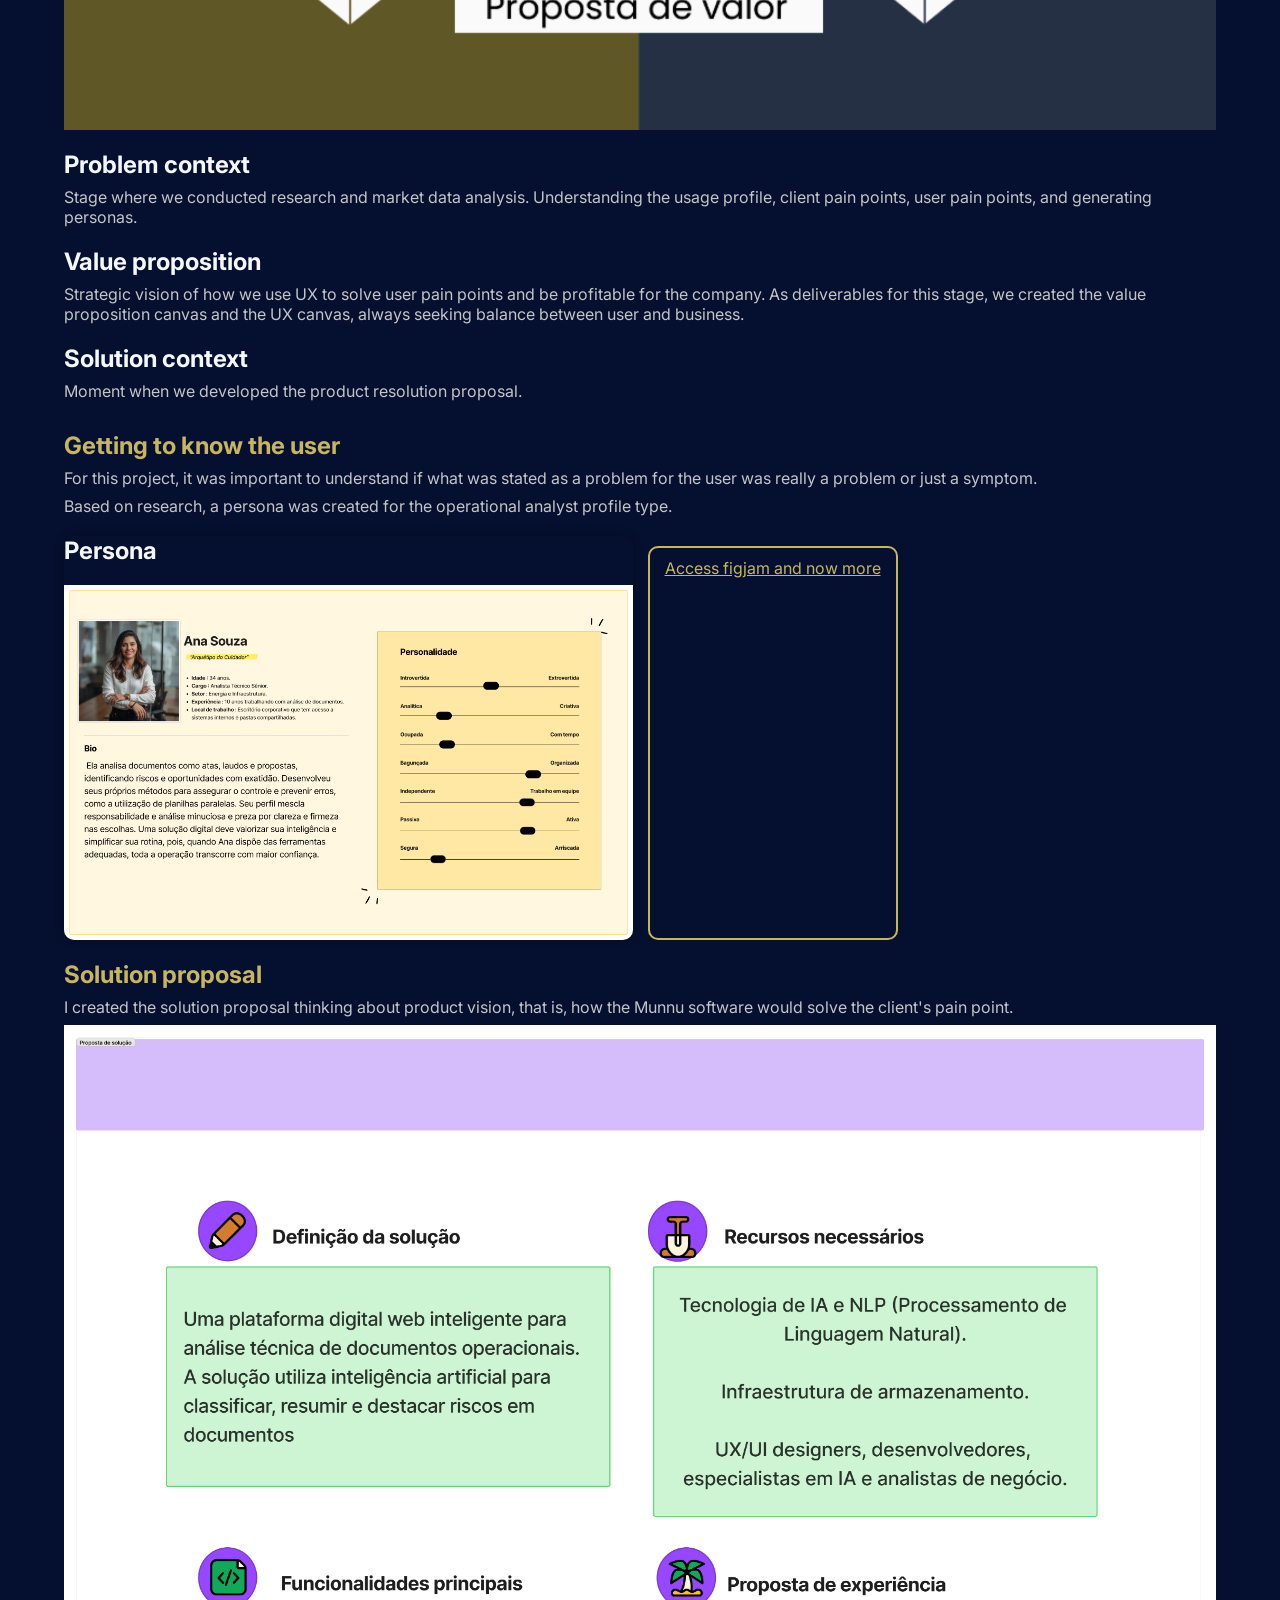
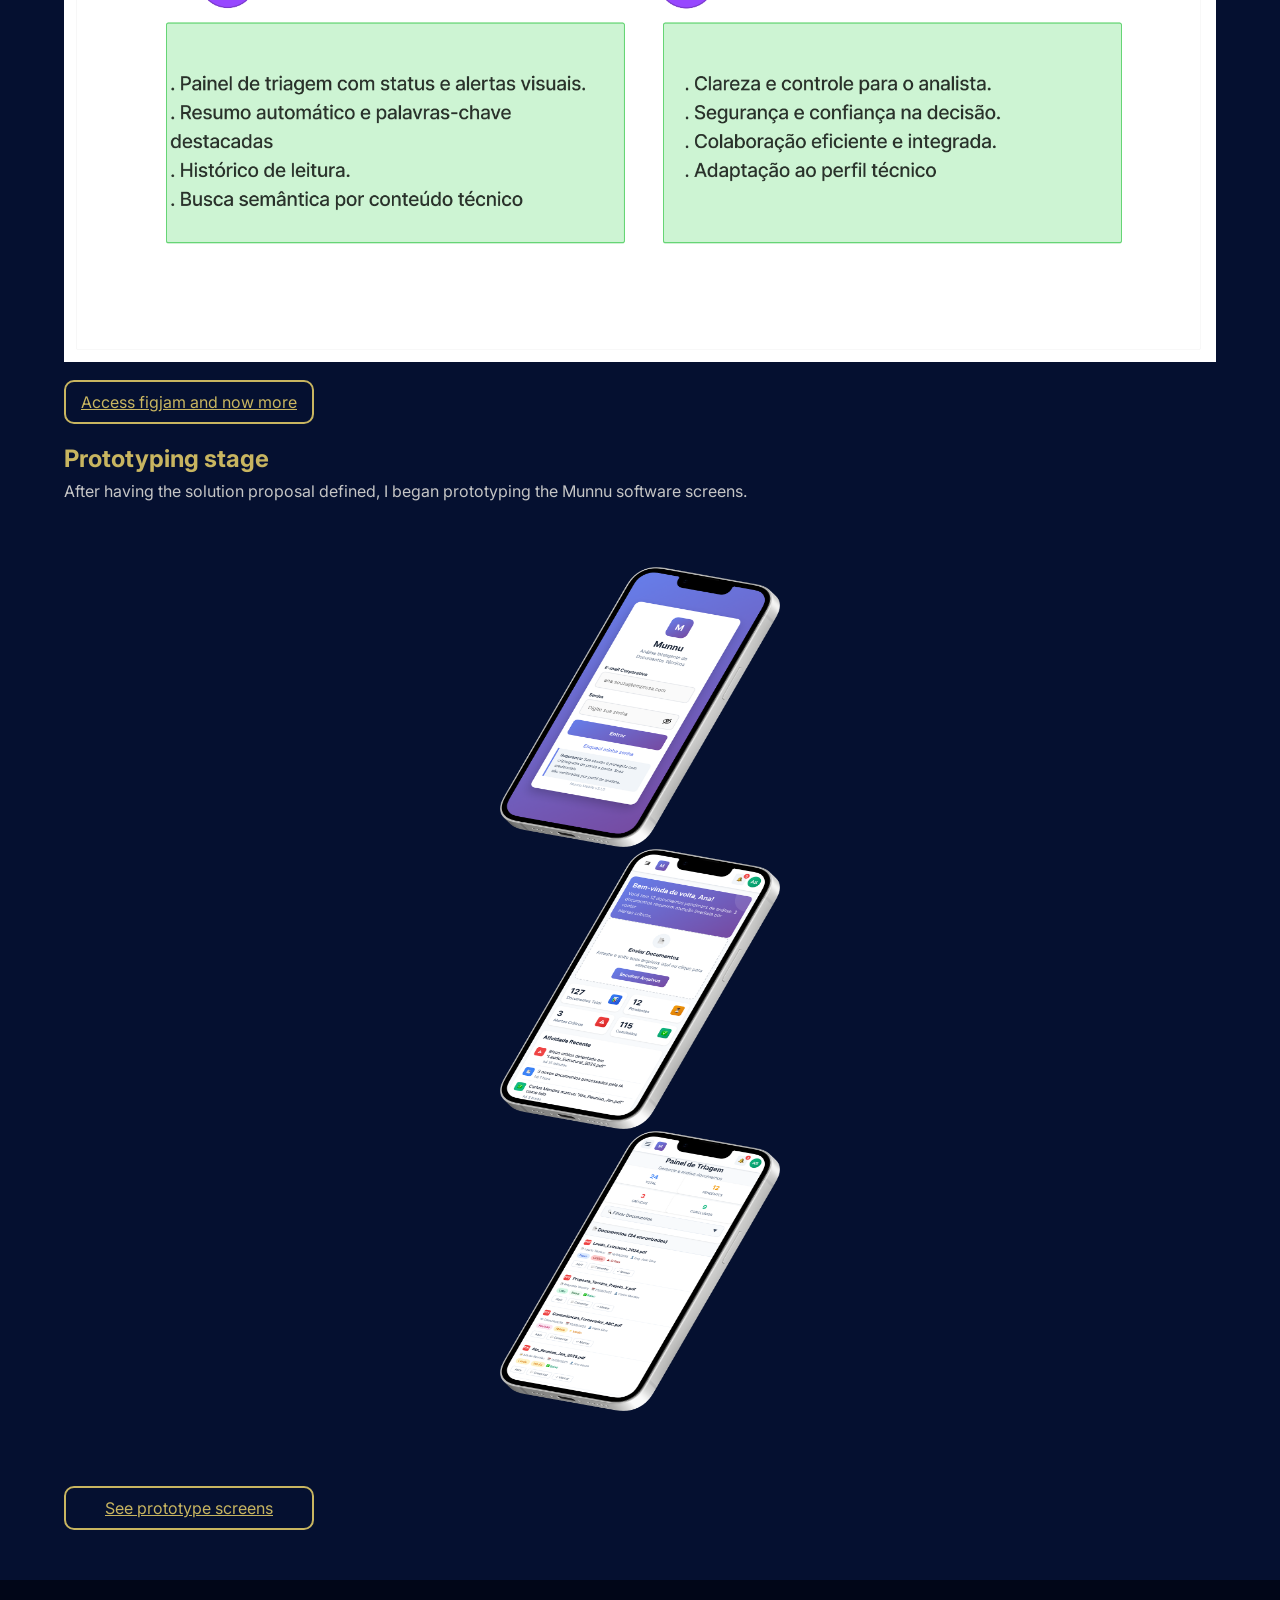
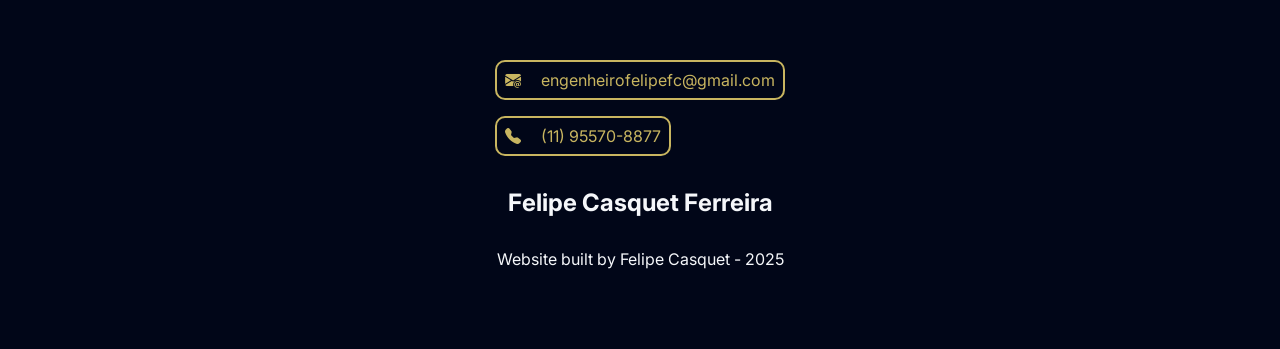
==== commit a5dcbc6f: "Subindo atualizações" ====
--- a/projeto-energiamax.html
+++ b/projeto-energiamax.html
@@ -61,6 +61,7 @@
                         <h5>Category</h5>
                         <button class="btn-header-galeria">Mobile design</button>
                         <button class="btn-header-galeria">Web design</button>
+                        <button class="btn-header-galeria">Project Manager</button>
                     </div>
                     <div class="info-projeto">
                         <h5>Role</h5>
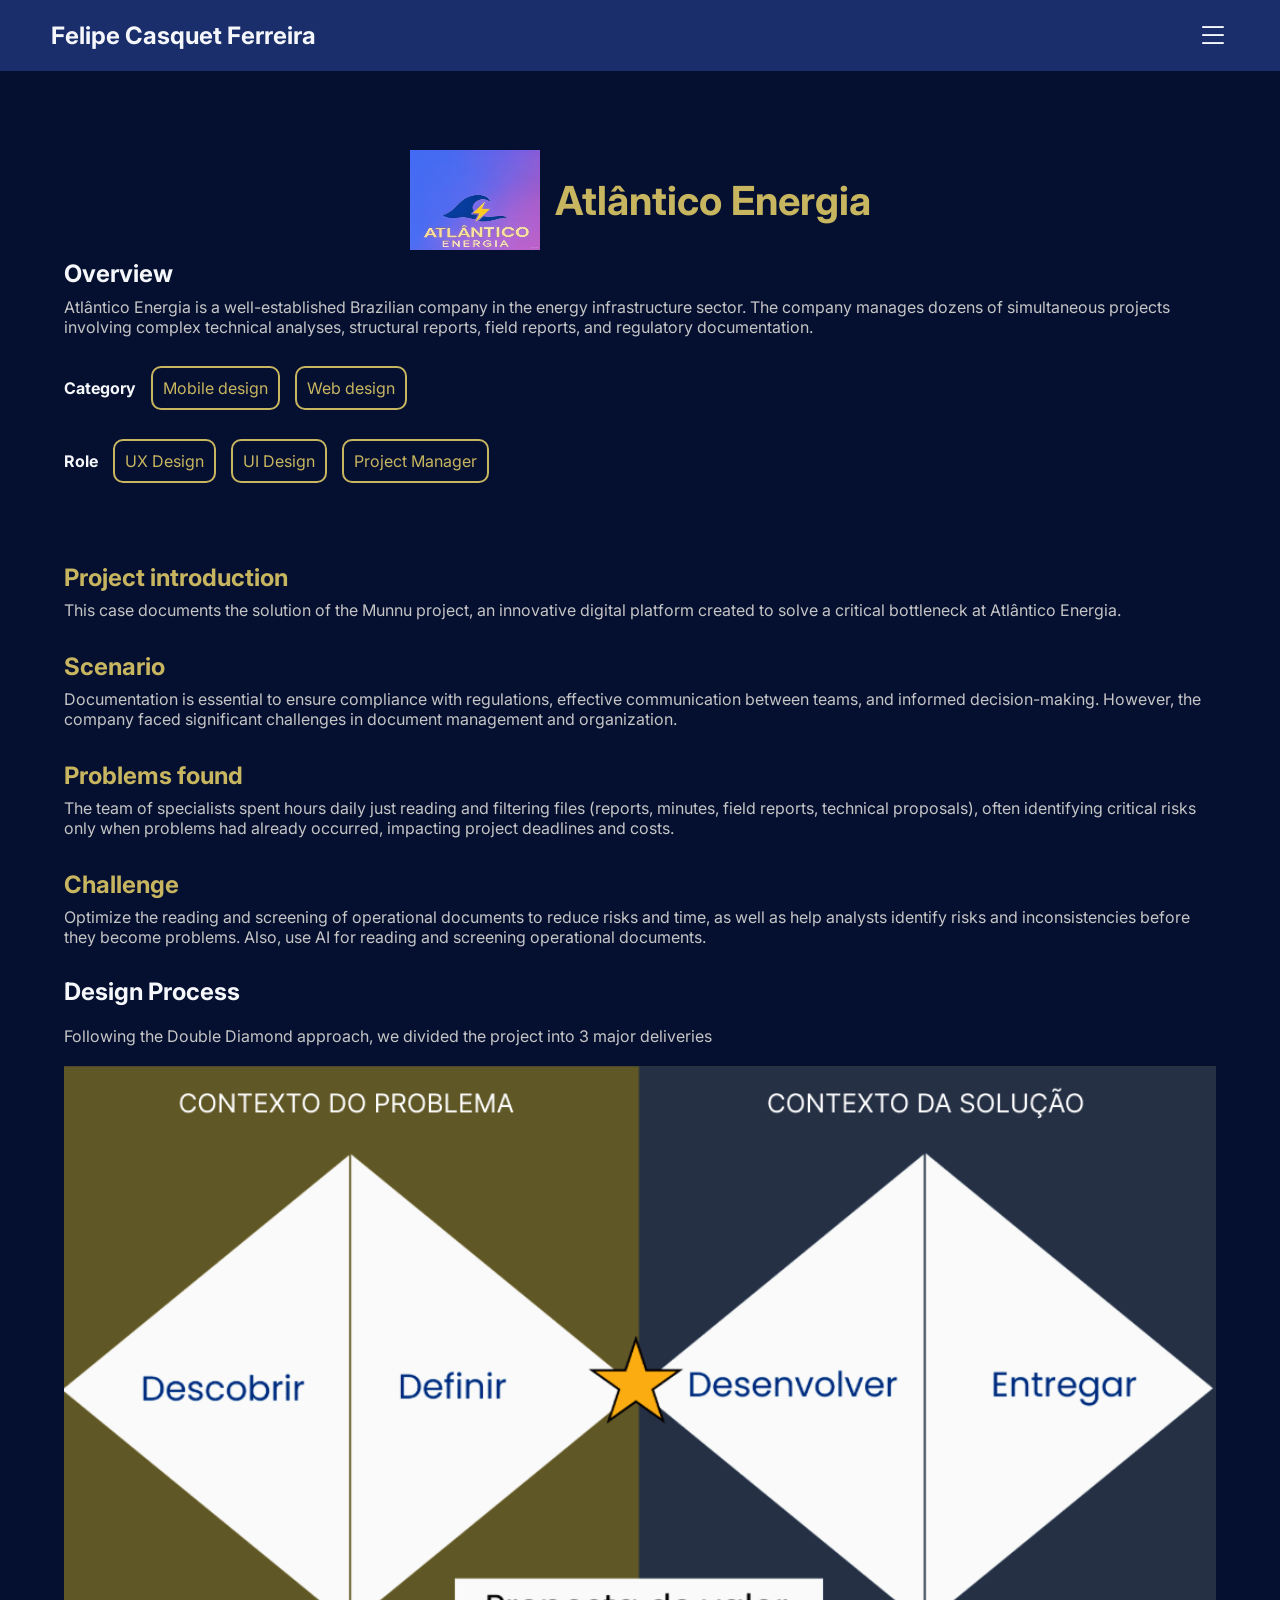
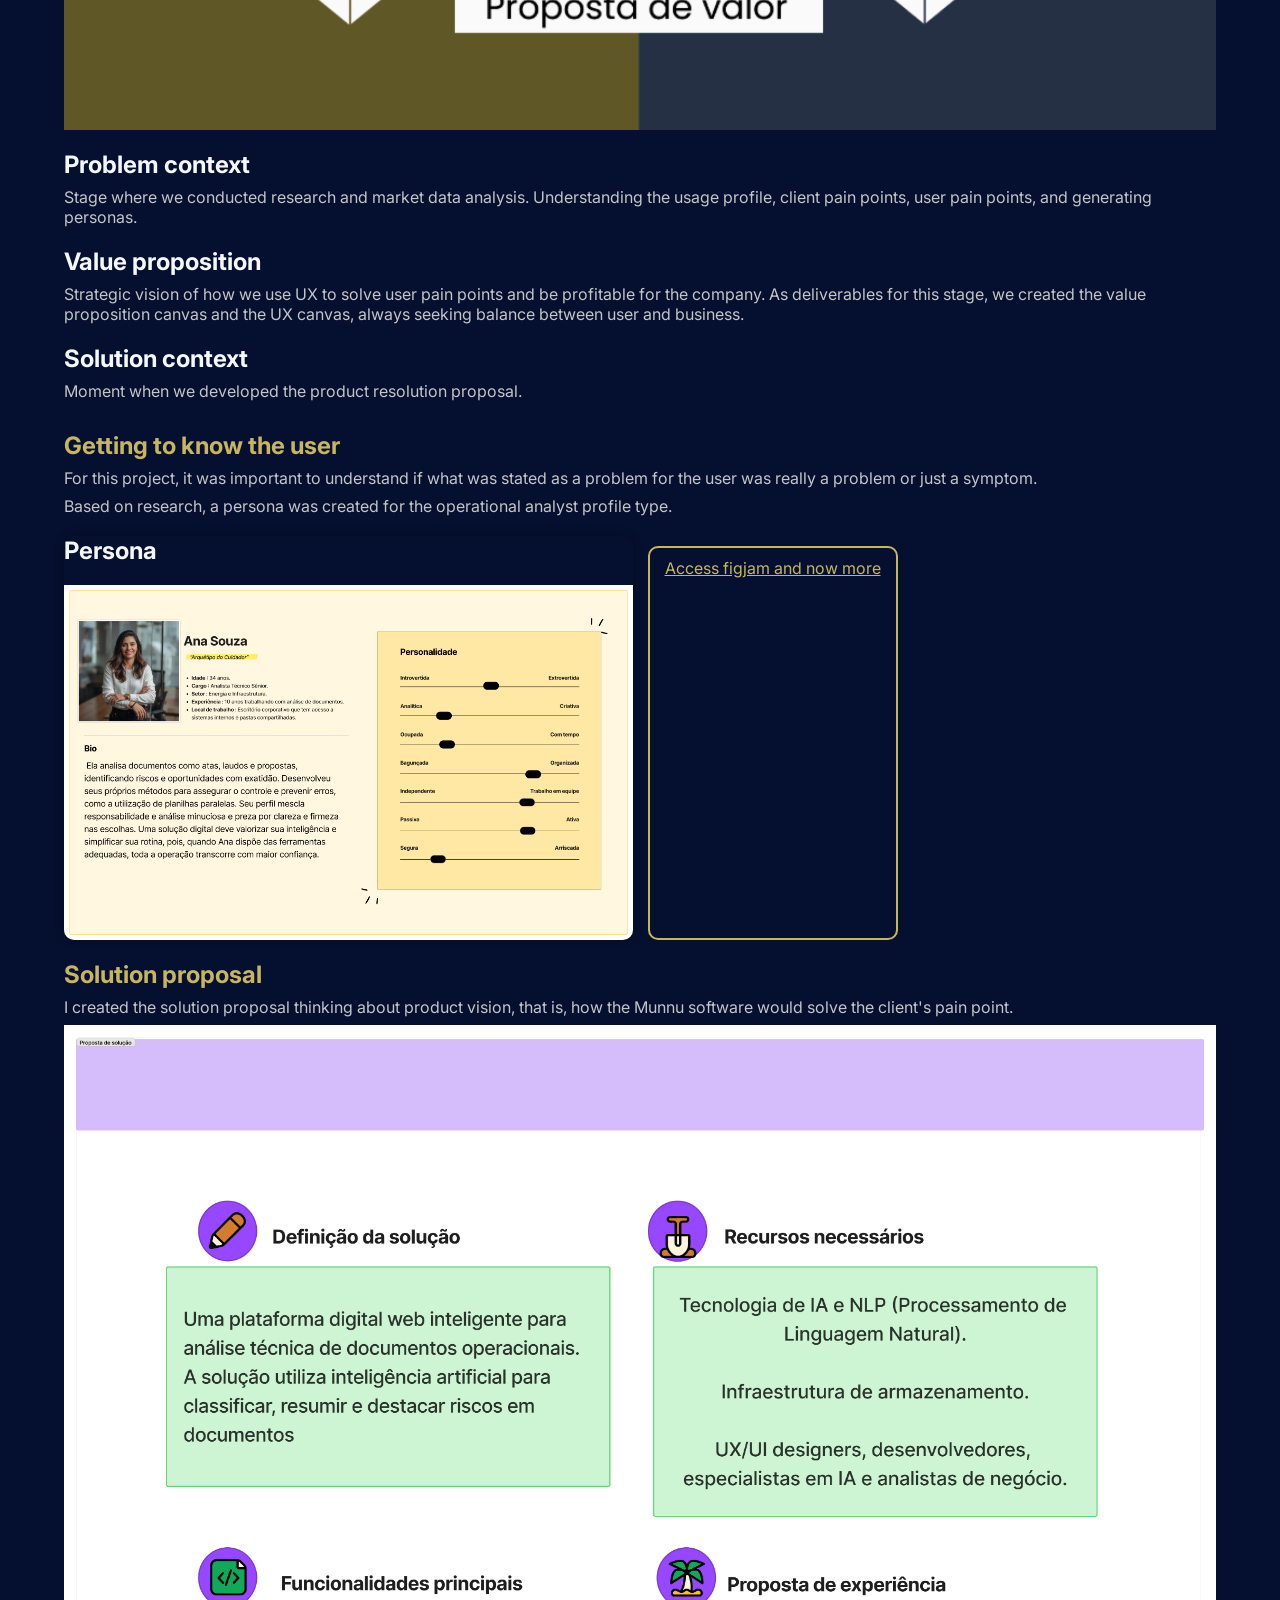
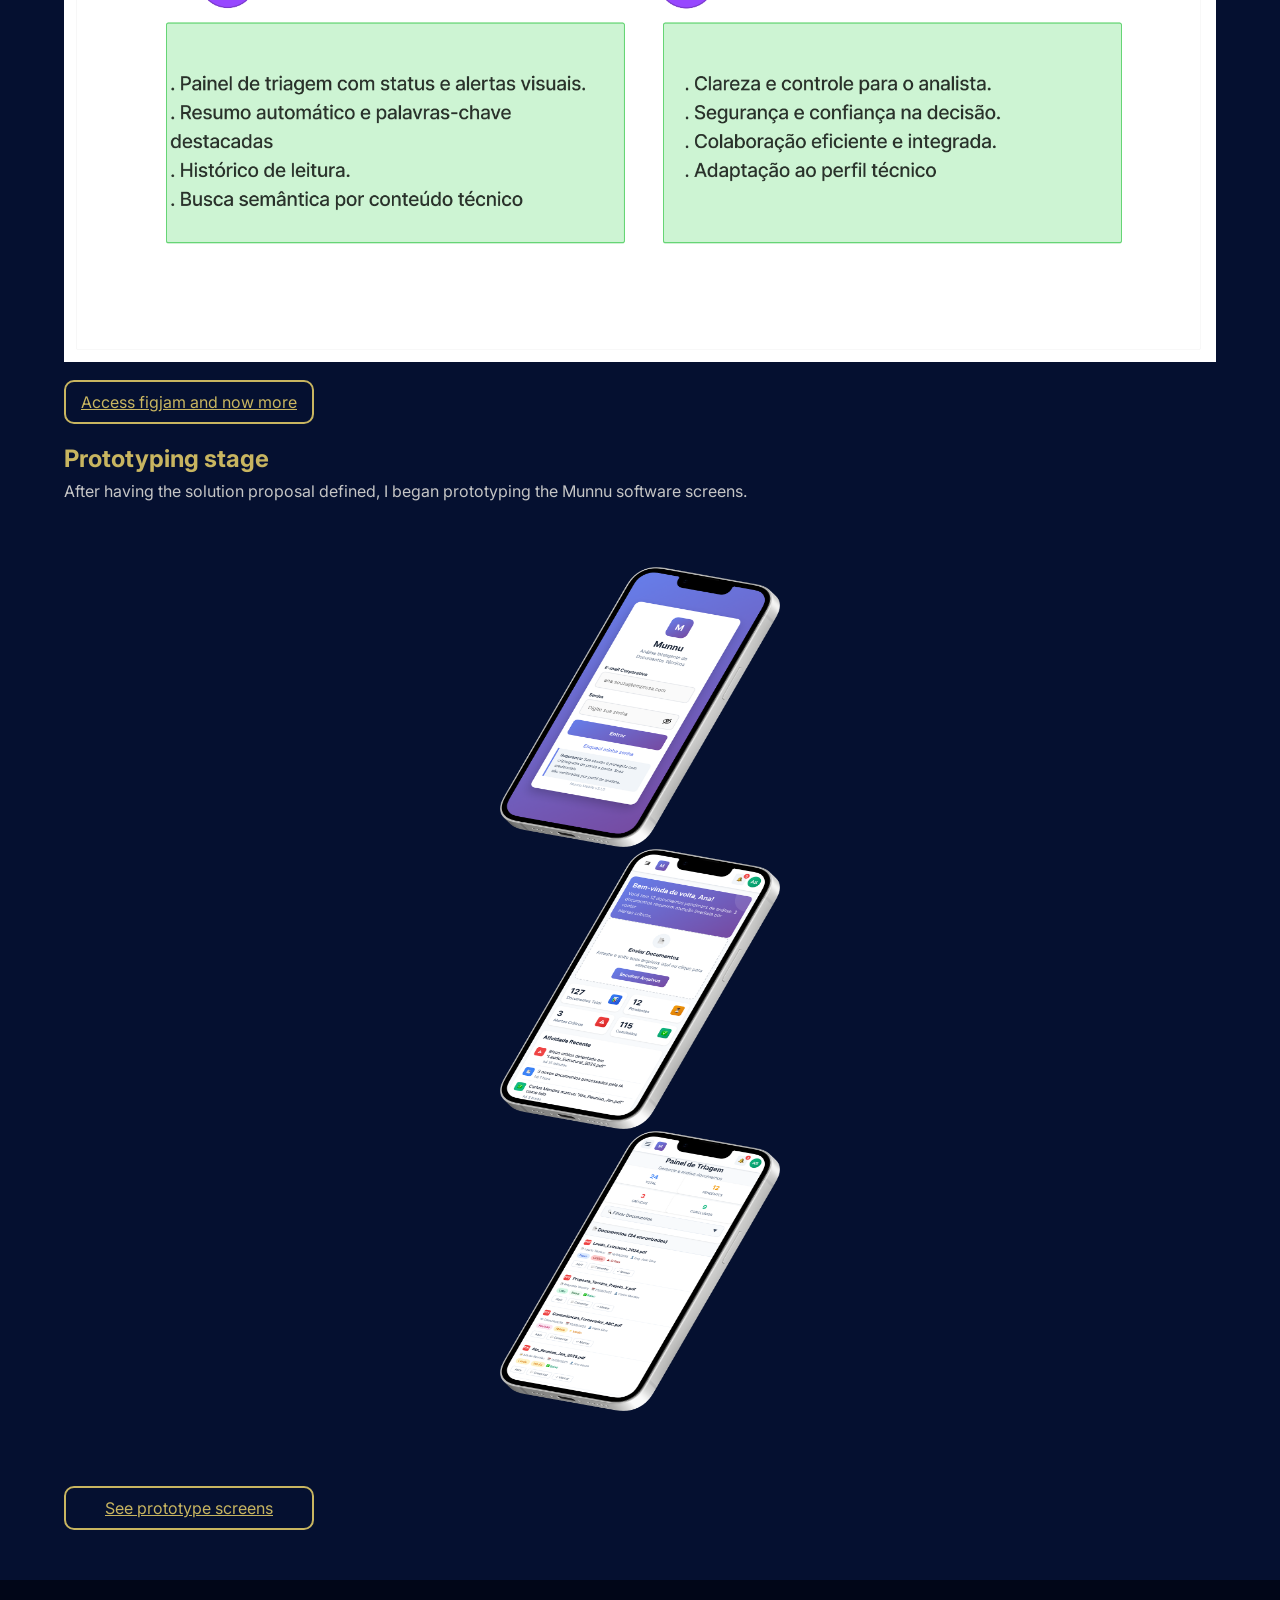
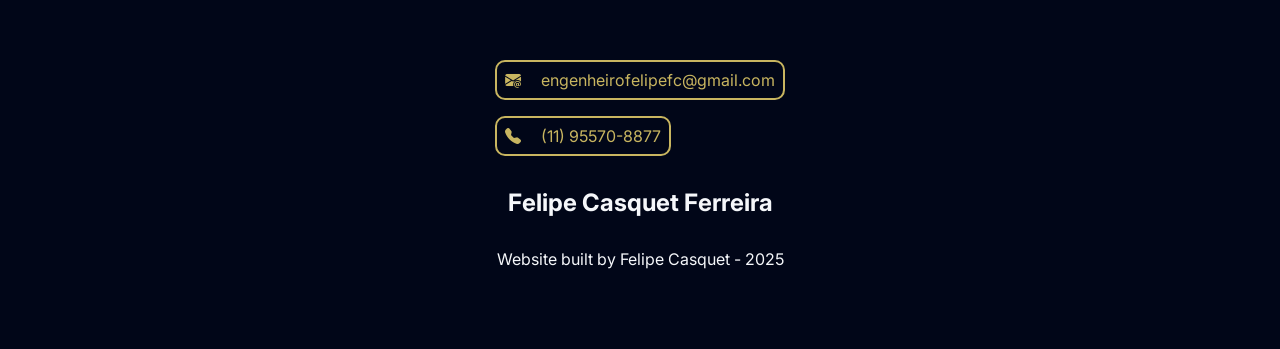
==== commit 10a38d94: "Subindo atualizações" ====
--- a/projeto-energiamax.html
+++ b/projeto-energiamax.html
@@ -61,12 +61,13 @@
                         <h5>Category</h5>
                         <button class="btn-header-galeria">Mobile design</button>
                         <button class="btn-header-galeria">Web design</button>
-                        <button class="btn-header-galeria">Project Manager</button>
+                       
                     </div>
                     <div class="info-projeto">
                         <h5>Role</h5>
                         <button class="btn-header-galeria">UX Design</button>
                         <button class="btn-header-galeria">UI Design</button>
+                         <button class="btn-header-galeria">Project Manager</button>
                     </div>
                 </div>
                 <div class="info-galeria">
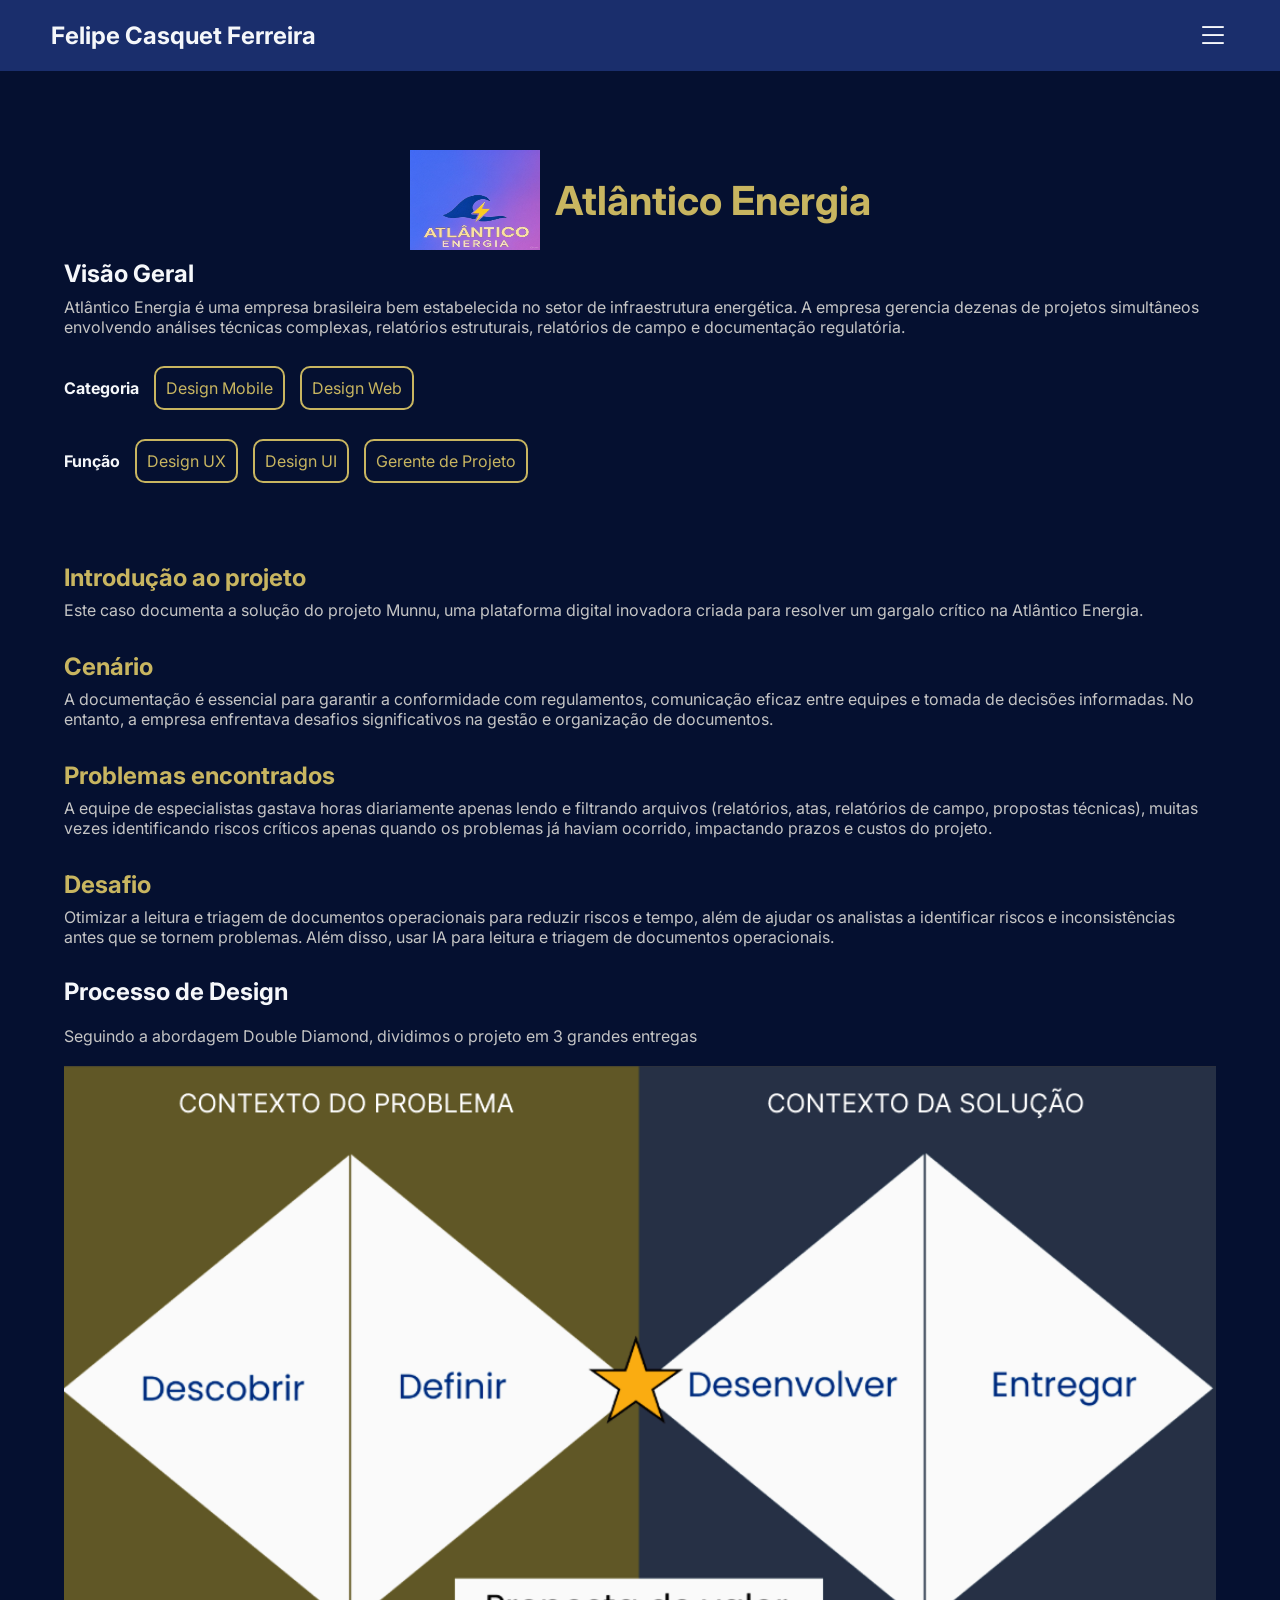
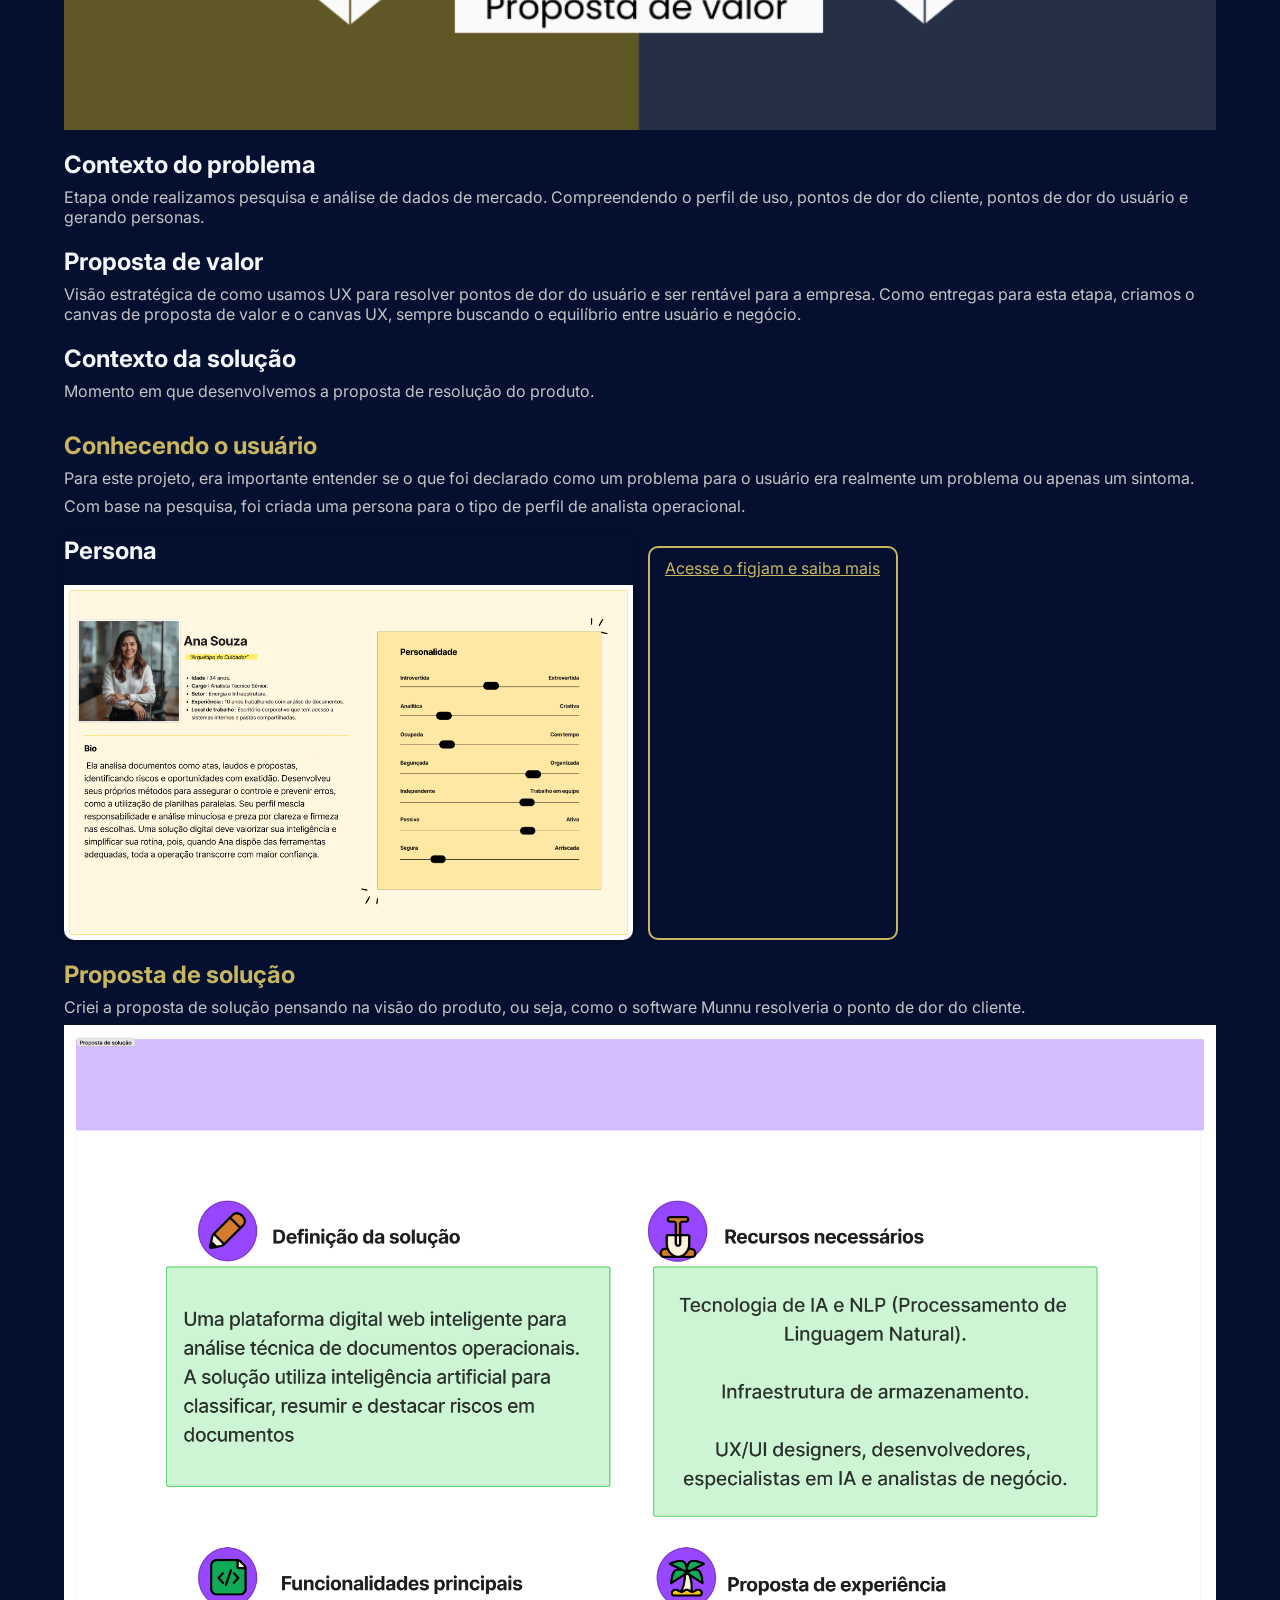
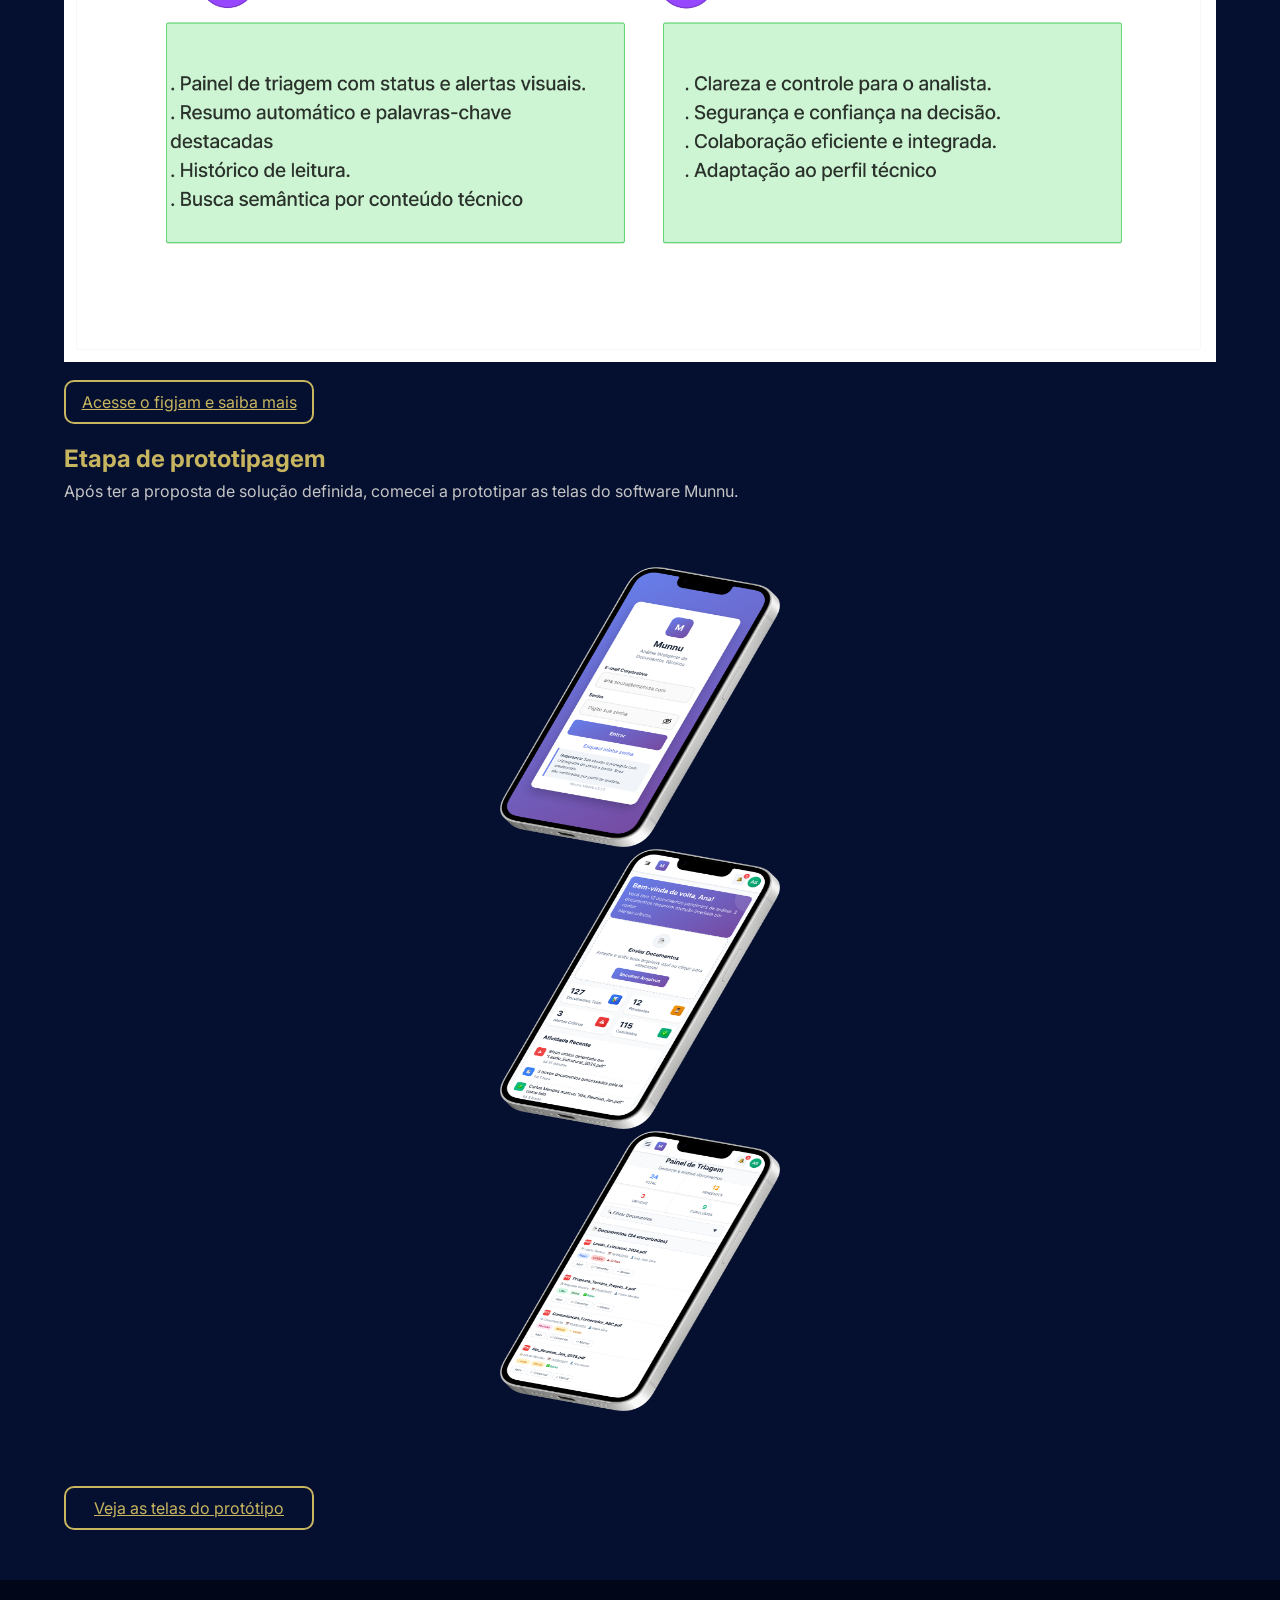
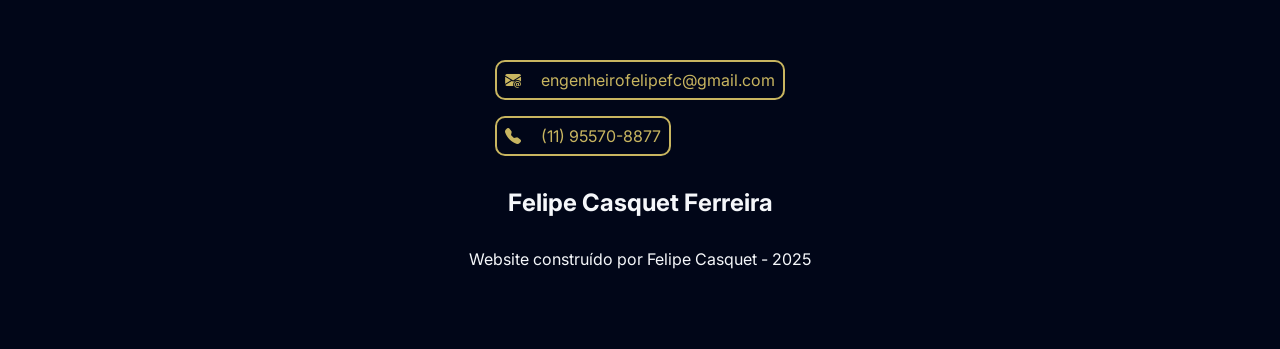
==== commit 7d6fcdce: "Passando para português" ====
--- a/projeto-energiamax.html
+++ b/projeto-energiamax.html
@@ -1,5 +1,5 @@
 <!DOCTYPE html>
-<html lang="en">
+<html lang="pt">
 <head>
     <meta charset="UTF-8">
     <meta name="viewport" content="width=device-width, initial-scale=1.0">
@@ -9,7 +9,7 @@
     <link rel="preconnect" href="https://fonts.gstatic.com" crossorigin>
     <link href="https://fonts.googleapis.com/css2?family=Inter:ital,opsz,wght@0,14..32,100..900;1,14..32,100..900&display=swap" rel="stylesheet">
     <link rel="stylesheet" href="https://cdn.jsdelivr.net/npm/bootstrap-icons@1.13.1/font/bootstrap-icons.min.css">
-    <title>Projeto Tripideias</title>
+    <title>Projeto Energiamax</title>
 </head>
 <body>
     <header>
@@ -21,11 +21,11 @@
             <!-- Menu Desktop -->
             <nav class="menu-desktop">
                 <ul>
-                    <li><a href="index.html#hero">Home</a></li>
-                    <li><a href="index.html#portfolio">Projects</a></li>
-                    <li><a href="index.html#sobre-mim">About me</a></li>
-                    <li><a href="index.html#skills">Skills</a></li>
-                    <li><a href="#contato"><button>Contact</button></a></li>
+                    <li><a href="index.html#hero">Início</a></li>
+                    <li><a href="index.html#portfolio">Projetos</a></li>
+                    <li><a href="index.html#sobre-mim">Sobre mim</a></li>
+                    <li><a href="index.html#skills">Habilidades</a></li>
+                    <li><a href="#contato"><button>Contato</button></a></li>
                 </ul>
             </nav>
 
@@ -37,11 +37,11 @@
             <!-- Menu Mobile -->
             <nav class="menu-mobile">
                 <ul>
-                    <li><a href="index.html#hero">Home</a></li>
-                    <li><a href="index.html#portfolio">Projects</a></li>
-                    <li><a href="index.html#sobre-mim">About me</a></li>
-                    <li><a href="index.html#skills">Skills</a></li>
-                    <li><a href="#contato"><button>Contact</button></a></li>
+                    <li><a href="index.html#hero">Início</a></li>
+                    <li><a href="index.html#portfolio">Projetos</a></li>
+                    <li><a href="index.html#sobre-mim">Sobre mim</a></li>
+                    <li><a href="index.html#skills">Habilidades</a></li>
+                    <li><a href="#contato"><button>Contato</button></a></li>
                 </ul>
             </nav>
         </div>
@@ -55,86 +55,86 @@
                         <img src="./img-logo/logo_energia_max.jpg"  alt="Logo Energiamax Infraestrutura S.A">
                         <h2>Atlântico Energia</h2>
                     </div>
-                    <h4>Overview</h4>
-                    <p>Atlântico Energia is a well-established Brazilian company in the energy infrastructure sector. The company manages dozens of simultaneous projects involving complex technical analyses, structural reports, field reports, and regulatory documentation.</p>
+                    <h4>Visão Geral</h4>
+                    <p>Atlântico Energia é uma empresa brasileira bem estabelecida no setor de infraestrutura energética. A empresa gerencia dezenas de projetos simultâneos envolvendo análises técnicas complexas, relatórios estruturais, relatórios de campo e documentação regulatória.</p>
                     <div class="info-projeto">
-                        <h5>Category</h5>
-                        <button class="btn-header-galeria">Mobile design</button>
-                        <button class="btn-header-galeria">Web design</button>
+                        <h5>Categoria</h5>
+                        <button class="btn-header-galeria">Design Mobile</button>
+                        <button class="btn-header-galeria">Design Web</button>
                        
                     </div>
                     <div class="info-projeto">
-                        <h5>Role</h5>
-                        <button class="btn-header-galeria">UX Design</button>
-                        <button class="btn-header-galeria">UI Design</button>
-                         <button class="btn-header-galeria">Project Manager</button>
+                        <h5>Função</h5>
+                        <button class="btn-header-galeria">Design UX</button>
+                        <button class="btn-header-galeria">Design UI</button>
+                        <button class="btn-header-galeria">Gerente de Projeto</button>
                     </div>
                 </div>
                 <div class="info-galeria">
                     <div class="info">
-                        <h4>Project introduction</h4>
-                        <p>This case documents the solution of the Munnu project, an innovative digital platform created to solve a critical bottleneck at Atlântico Energia.</p>
+                        <h4>Introdução ao projeto</h4>
+                        <p>Este caso documenta a solução do projeto Munnu, uma plataforma digital inovadora criada para resolver um gargalo crítico na Atlântico Energia.</p>
                     </div>
                     <div class="info">
-                    <h4>Scenario</h4>
-                        <p>Documentation is essential to ensure compliance with regulations, effective communication between teams, and informed decision-making. However, the company faced significant challenges in document management and organization.</p>
+                    <h4>Cenário</h4>
+                        <p>A documentação é essencial para garantir a conformidade com regulamentos, comunicação eficaz entre equipes e tomada de decisões informadas. No entanto, a empresa enfrentava desafios significativos na gestão e organização de documentos.</p>
                     </div>
                     <div class="info">
-                        <h4>Problems found</h4>
-                        <p>The team of specialists spent hours daily just reading and filtering files (reports, minutes, field reports, technical proposals), often identifying critical risks only when problems had already occurred, impacting project deadlines and costs.</p>
+                        <h4>Problemas encontrados</h4>
+                        <p>A equipe de especialistas gastava horas diariamente apenas lendo e filtrando arquivos (relatórios, atas, relatórios de campo, propostas técnicas), muitas vezes identificando riscos críticos apenas quando os problemas já haviam ocorrido, impactando prazos e custos do projeto.</p>
                     </div>
                      <div class="info">
-                        <h4>Challenge</h4>
-                        <p>Optimize the reading and screening of operational documents to reduce risks and time, as well as help analysts identify risks and inconsistencies before they become problems. Also, use AI for reading and screening operational documents.</p>
+                        <h4>Desafio</h4>
+                        <p>Otimizar a leitura e triagem de documentos operacionais para reduzir riscos e tempo, além de ajudar os analistas a identificar riscos e inconsistências antes que se tornem problemas. Além disso, usar IA para leitura e triagem de documentos operacionais.</p>
                     </div>
                 </div>
                 <div class="processo_design">
-                    <h4>Design Process</h4>
-                    <p>Following the Double Diamond approach, we divided the project into 3 major deliveries</p>
+                    <h4>Processo de Design</h4>
+                    <p>Seguindo a abordagem Double Diamond, dividimos o projeto em 3 grandes entregas</p>
                     <img src="./image_projeto/processo_design_img.png" alt="Imagem processo design">
                     <div class="processo_info">
                         <div class="processo_info_paragrafo">
-                            <h4>Problem context</h4>
-                            <p>Stage where we conducted research and market data analysis. Understanding the usage profile, client pain points, user pain points, and generating personas.</p>
+                            <h4>Contexto do problema</h4>
+                            <p>Etapa onde realizamos pesquisa e análise de dados de mercado. Compreendendo o perfil de uso, pontos de dor do cliente, pontos de dor do usuário e gerando personas.</p>
                         </div>
                         <div class="processo_info_paragrafo">
-                            <h4>Value proposition</h4>
-                            <p>Strategic vision of how we use UX to solve user pain points and be profitable for the company. As deliverables for this stage, we created the value proposition canvas and the UX canvas, always seeking balance between user and business.</p>
+                            <h4>Proposta de valor</h4>
+                            <p>Visão estratégica de como usamos UX para resolver pontos de dor do usuário e ser rentável para a empresa. Como entregas para esta etapa, criamos o canvas de proposta de valor e o canvas UX, sempre buscando o equilíbrio entre usuário e negócio.</p>
                         </div>
                         <div class="processo_info_paragrafo">
-                            <h4>Solution context</h4>
-                            <p>Moment when we developed the product resolution proposal.</p>
+                            <h4>Contexto da solução</h4>
+                            <p>Momento em que desenvolvemos a proposta de resolução do produto.</p>
                         </div>
                     </div>
                 </div>
                 <div class="processo_info_paragrafo">
-                    <h5>Getting to know the user</h5>
-                    <p>For this project, it was important to understand if what was stated as a problem for the user was really a problem or just a symptom.</p>
-                    <p>Based on research, a persona was created for the operational analyst profile type.</p>
+                    <h5>Conhecendo o usuário</h5>
+                    <p>Para este projeto, era importante entender se o que foi declarado como um problema para o usuário era realmente um problema ou apenas um sintoma.</p>
+                    <p>Com base na pesquisa, foi criada uma persona para o tipo de perfil de analista operacional.</p>
                 </div>
             </div>
             <div class="galeria-grid">
                 <div class="galeria-item"><h1>Persona</h1><img src="./image_projeto/persona_1.png" alt="Vinheria Agnello"></div>
                 <!--  -->
                 <!-- <div class="galeria-item"><h1>Proposta de Solução</h1><img src="./image_projeto/proposta_solucao.png" alt="Vinheria Agnello"></div> -->
-                <a href="https://www.figma.com/board/tlsYBGM5UDoecfJmwqAZrR/Figjam?node-id=0-1&t=nxOSxVqKFA6Vsffq-1" target="_blank">Access figjam and now more</a>
+                <a href="https://www.figma.com/board/tlsYBGM5UDoecfJmwqAZrR/Figjam?node-id=0-1&t=nxOSxVqKFA6Vsffq-1" target="_blank">Acesse o figjam e saiba mais</a>
             </div>
             <!-- <div id="video-container" class="video-container"></div> -->
             <div class="processo_info_paragrafo" id="conhecendo-concorrente">
-                <h5>Solution proposal</h5>
-                <p>I created the solution proposal thinking about product vision, that is, how the Munnu software would solve the client's pain point.</p>
+                <h5>Proposta de solução</h5>
+                <p>Criei a proposta de solução pensando na visão do produto, ou seja, como o software Munnu resolveria o ponto de dor do cliente.</p>
                 <img src="./image_projeto/proposta_solucao_munnu.png" alt="Canvas da proposta de valor">
-                <a href="https://www.figma.com/board/tlsYBGM5UDoecfJmwqAZrR/Figjam?node-id=0-1717&t=nxOSxVqKFA6Vsffq-0" target="_blank">Access figjam and now more</a>
+                <a href="https://www.figma.com/board/tlsYBGM5UDoecfJmwqAZrR/Figjam?node-id=0-1717&t=nxOSxVqKFA6Vsffq-0" target="_blank">Acesse o figjam e saiba mais</a>
             </div>
             <div class="processo_info_paragrafo" id="conhecendo-concorrente">
-                <h5>Prototyping stage</h5>
-                <p>After having the solution proposal defined, I began prototyping the Munnu software screens.</p>
+                <h5>Etapa de prototipagem</h5>
+                <p>Após ter a proposta de solução definida, comecei a prototipar as telas do software Munnu.</p>
                 <div class="imagens_mockup">
                     <img src="./image_projeto/home.png" alt="Mockup home">
                     <img src="./image_projeto/upload.png" alt="Mockup upload">
-                    <img src="./image_projeto/painel_triagem.png" alt="Mockup upload">
+                    <img src="./image_projeto/painel_triagem.png" alt="Mockup painel de triagem">
                 </div>
-                <a href="https://www.figma.com/design/wMPQoI6nxDtJgoGB2gMn0O/prot%C3%B3tipo---Munnu?node-id=0-1&p=f&t=8DujZSkVhbrFpteZ-0" target="_blank">See prototype screens</a>
+                <a href="https://www.figma.com/design/wMPQoI6nxDtJgoGB2gMn0O/prot%C3%B3tipo---Munnu?node-id=0-1&p=f&t=8DujZSkVhbrFpteZ-0" target="_blank">Veja as telas do protótipo</a>
             </div>
         </section>
     </main>
@@ -144,7 +144,7 @@
         <div class="interface">
             <div class="logo-footer">
                 <h1>Felipe Casquet Ferreira</h1>
-                <p>Website built by Felipe Casquet - 2025</p>
+                <p>Website construído por Felipe Casquet - 2025</p>
             </div>
             <div class="btn-contatos">
                 <a href="#"><button class="btn-contato"><i class="bi bi-envelope-at-fill"></i>engenheirofelipefc@gmail.com</button></a>
--- a/css/style-projeto.css
+++ b/css/style-projeto.css
@@ -240,14 +240,9 @@
  
 }
 
-.imagens_mockup img{
-  width:380px;
-  height:380px;
-}
-
 .imagens_mockup .img_tripideias_mockup{
-  width:680px;
-  height:680px;
+  width:580px;
+  height:580px;
   margin:50px 0;
 }
 
--- a/css/style-projeto-responsivo.css
+++ b/css/style-projeto-responsivo.css
@@ -172,6 +172,7 @@
         cursor: pointer;
         
     }
+   
 }
 
 /* Responsividade adicional para telas menores */
@@ -185,6 +186,11 @@
         grid-template-columns: 1fr;
         grid-gap: 12px;
     }
-    
-   
+
+    .imagens_mockup .img_tripideias_mockup{
+        width:380px;
+        height:380px;
+        margin:50px 0;
+    }
+
 }
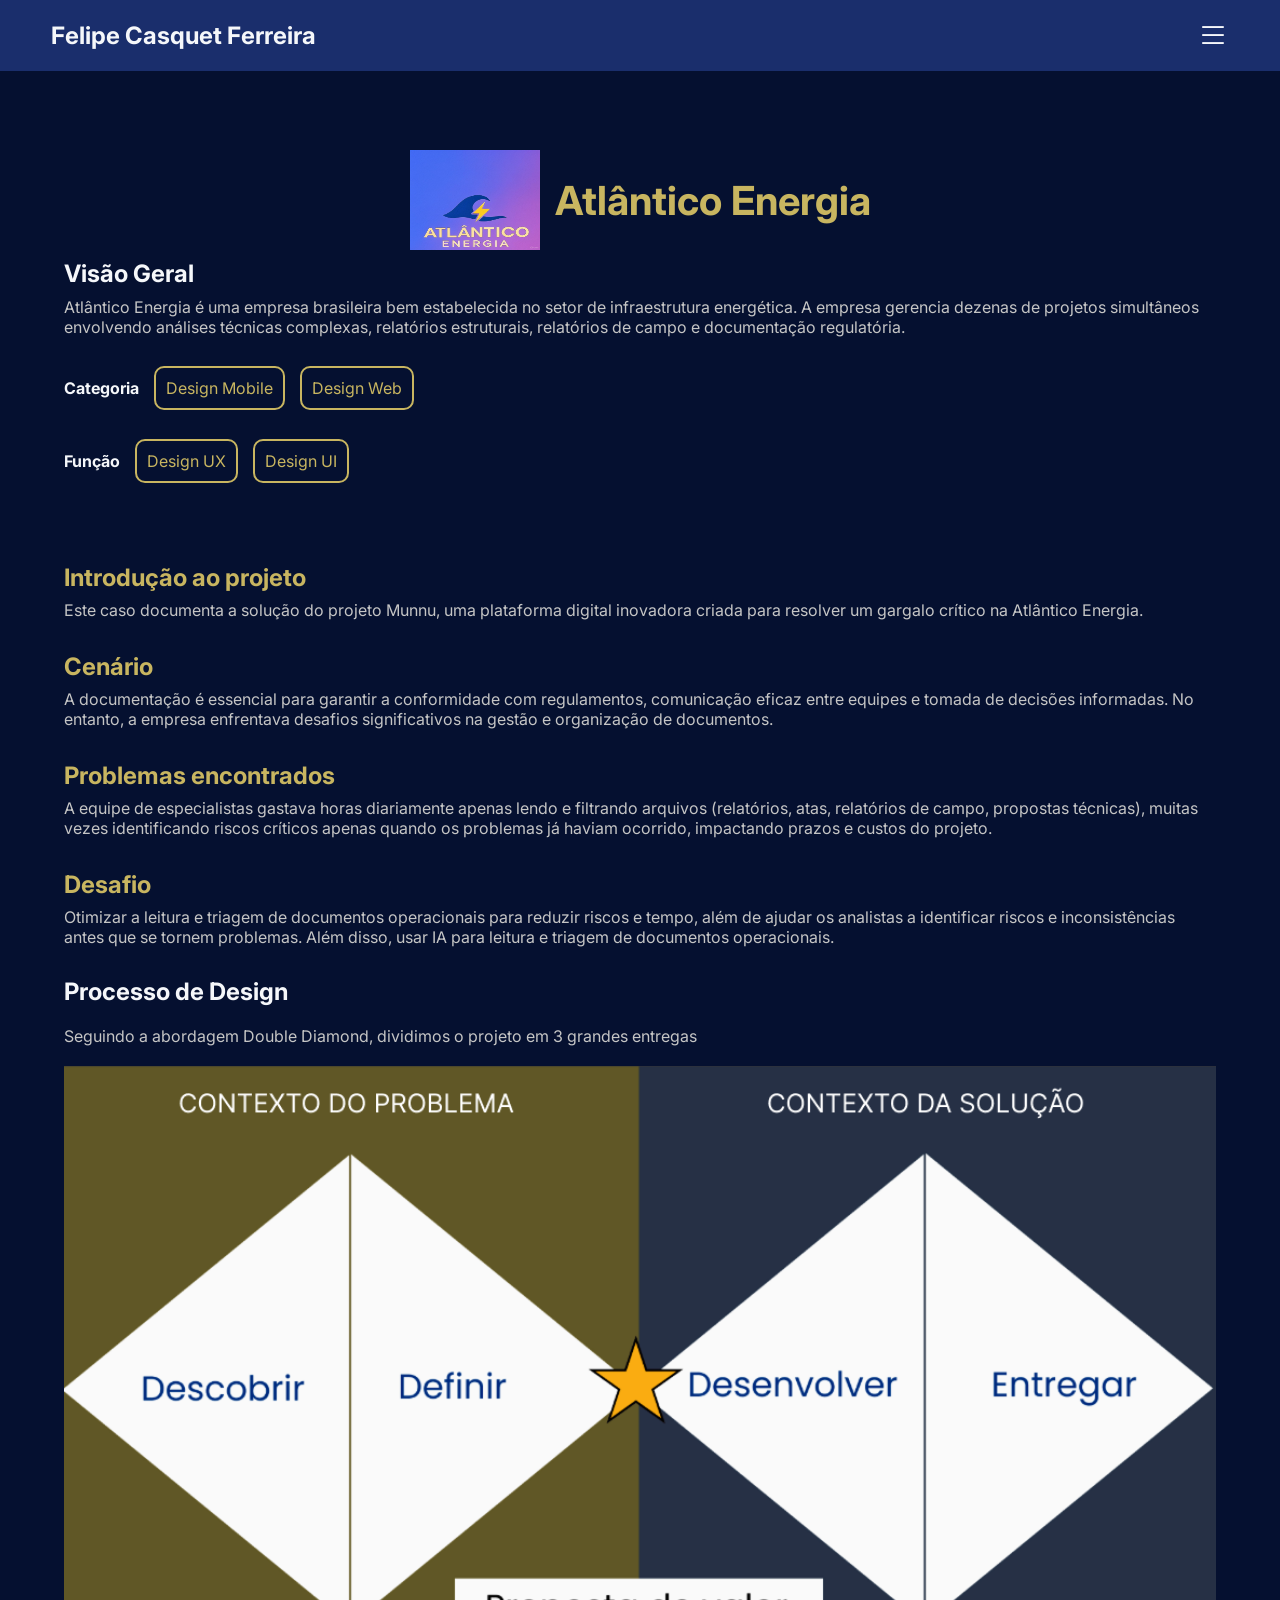
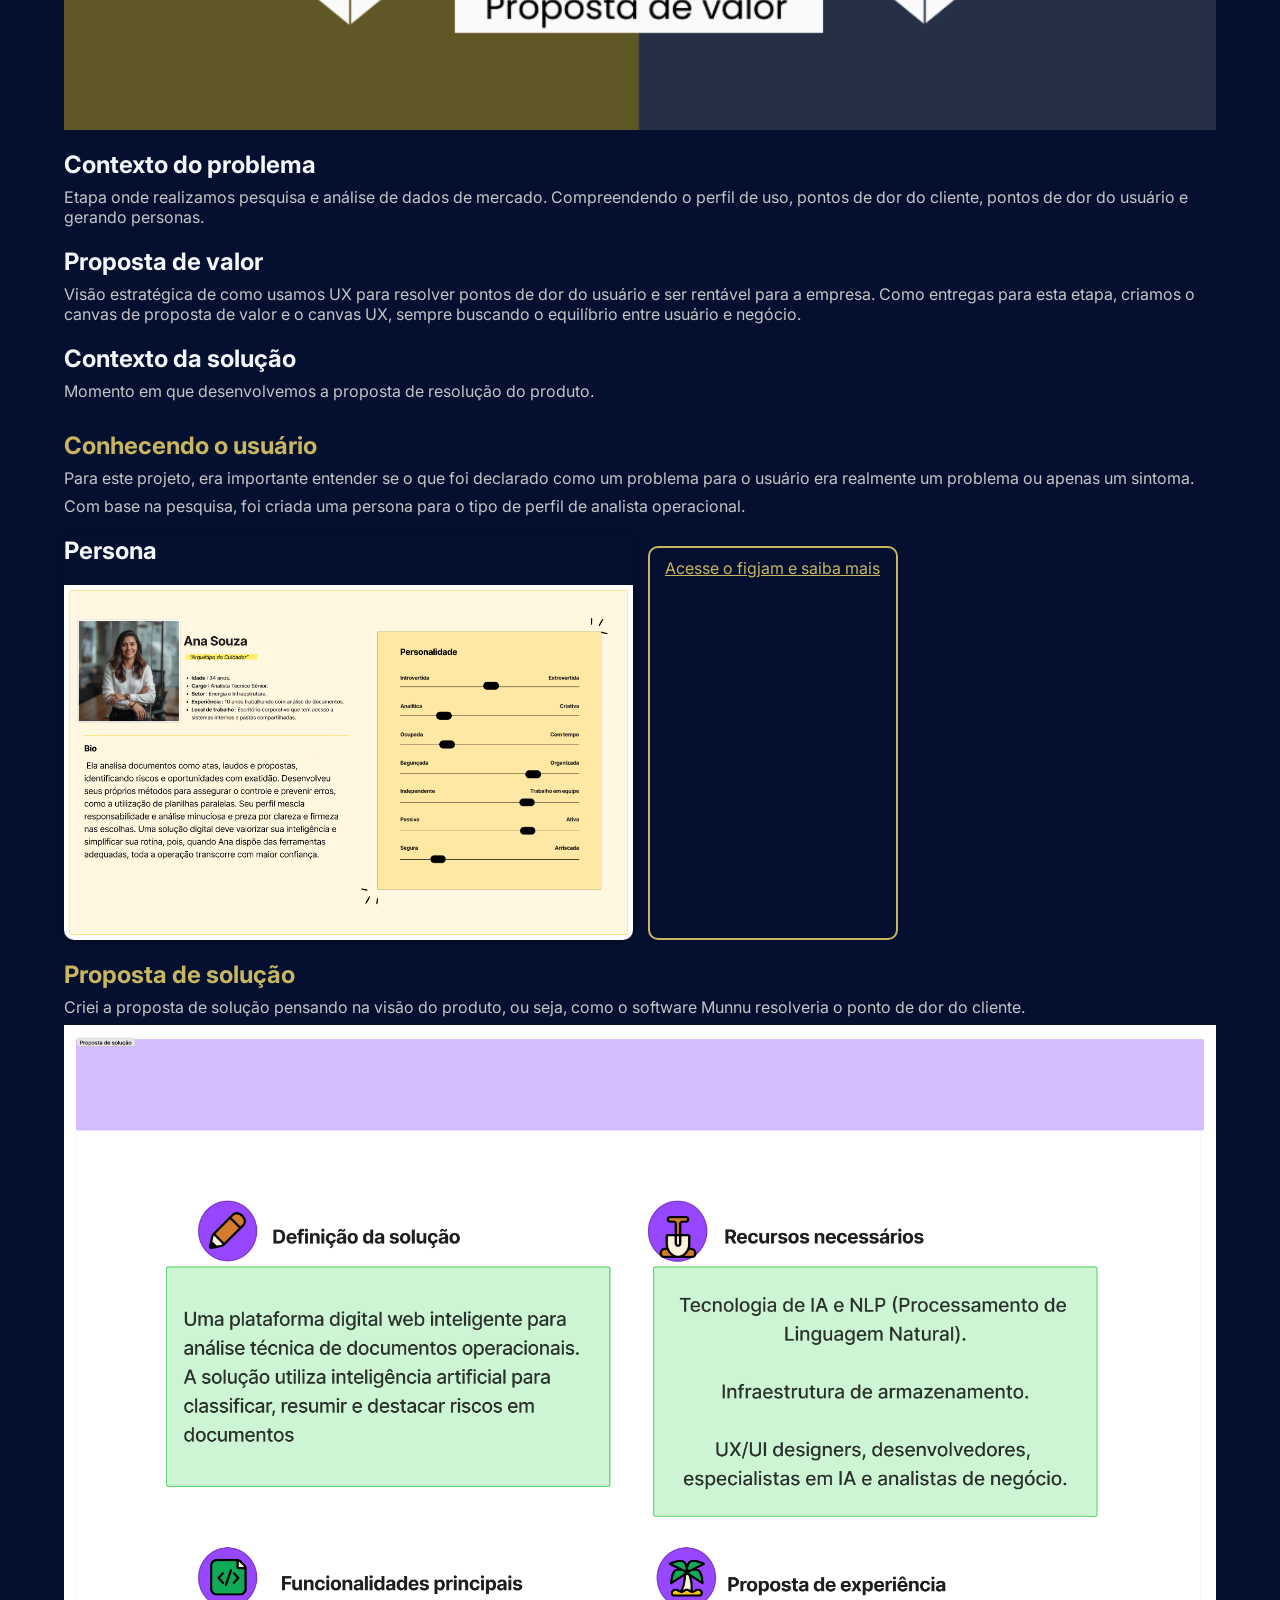
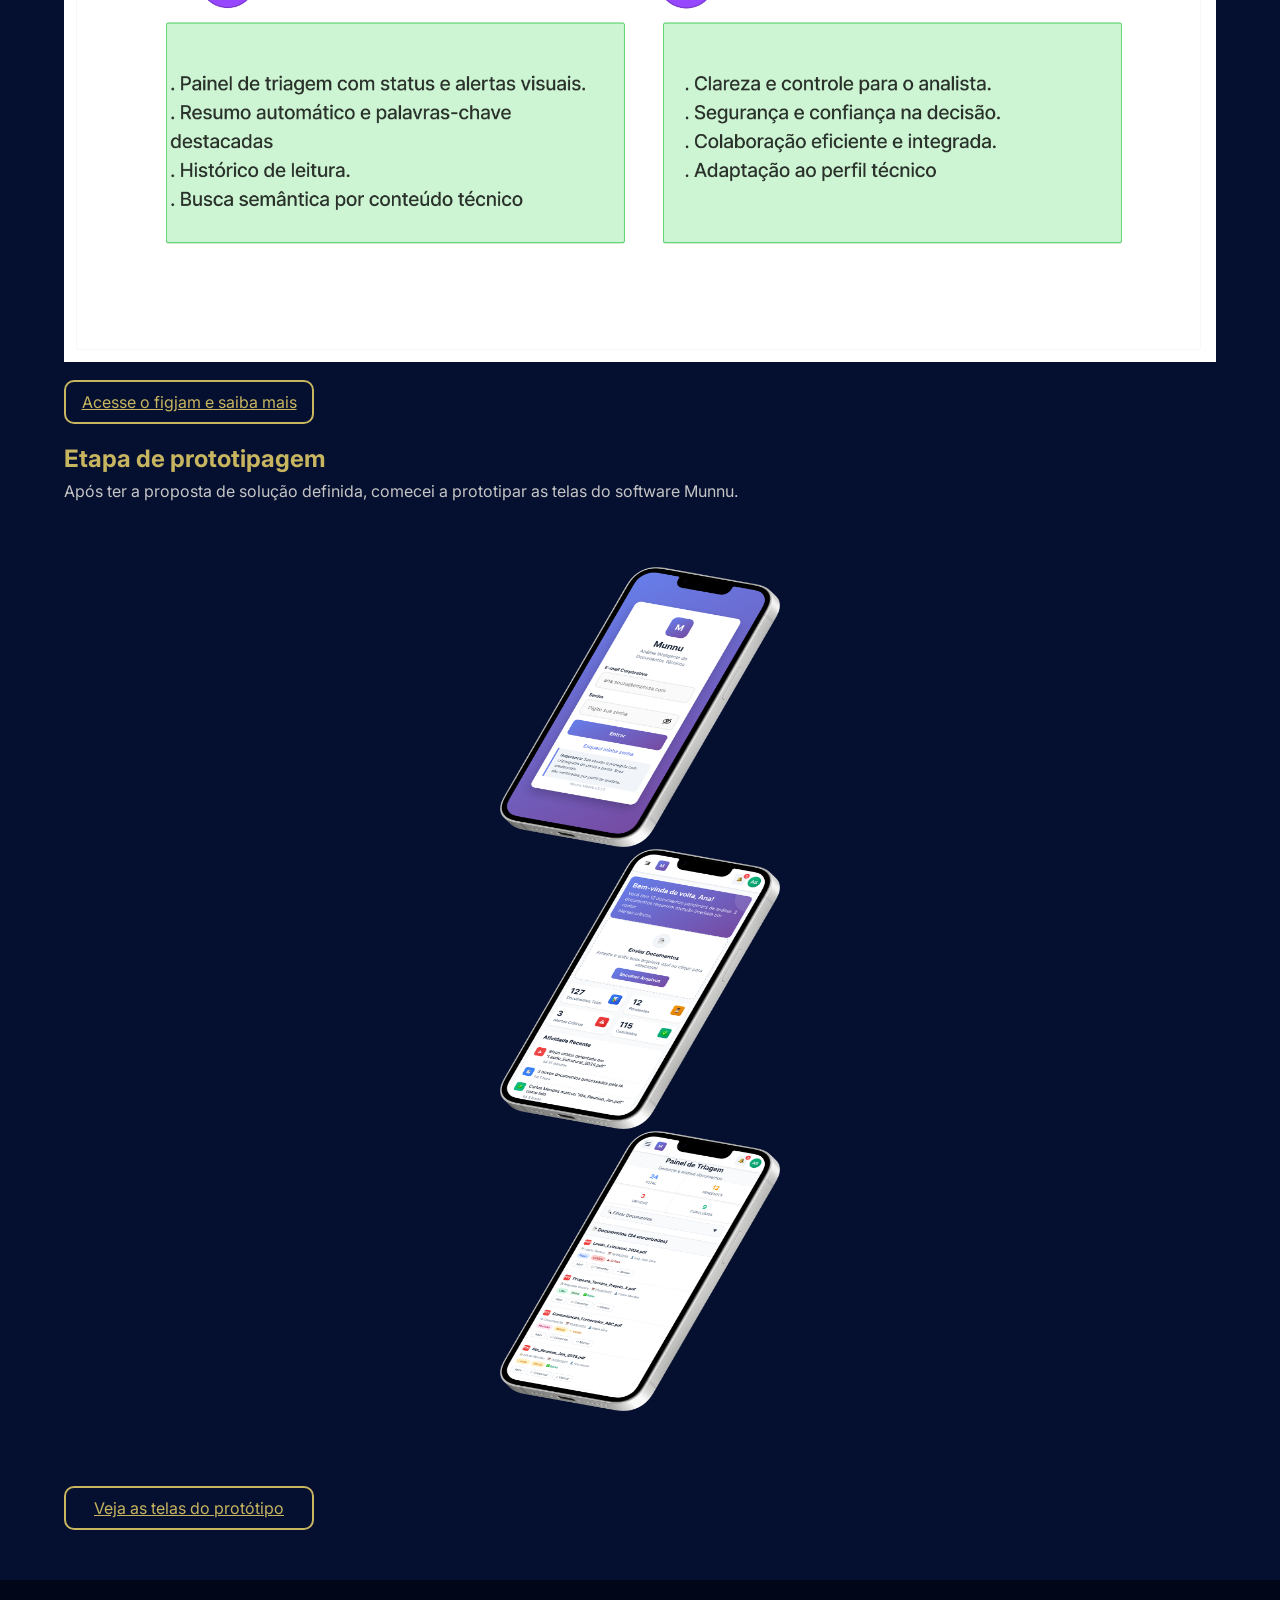
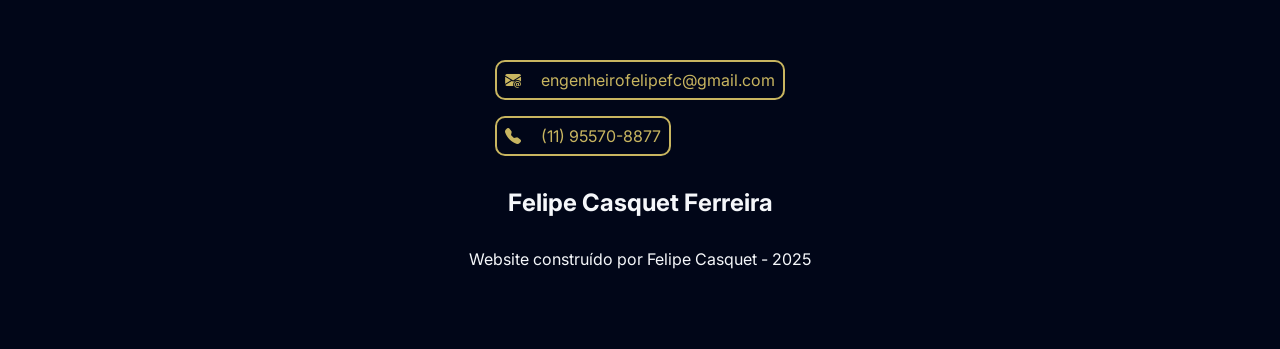
==== commit c286462e: "mudando funções" ====
--- a/projeto-energiamax.html
+++ b/projeto-energiamax.html
@@ -67,7 +67,7 @@
                         <h5>Função</h5>
                         <button class="btn-header-galeria">Design UX</button>
                         <button class="btn-header-galeria">Design UI</button>
-                        <button class="btn-header-galeria">Gerente de Projeto</button>
+                        
                     </div>
                 </div>
                 <div class="info-galeria">
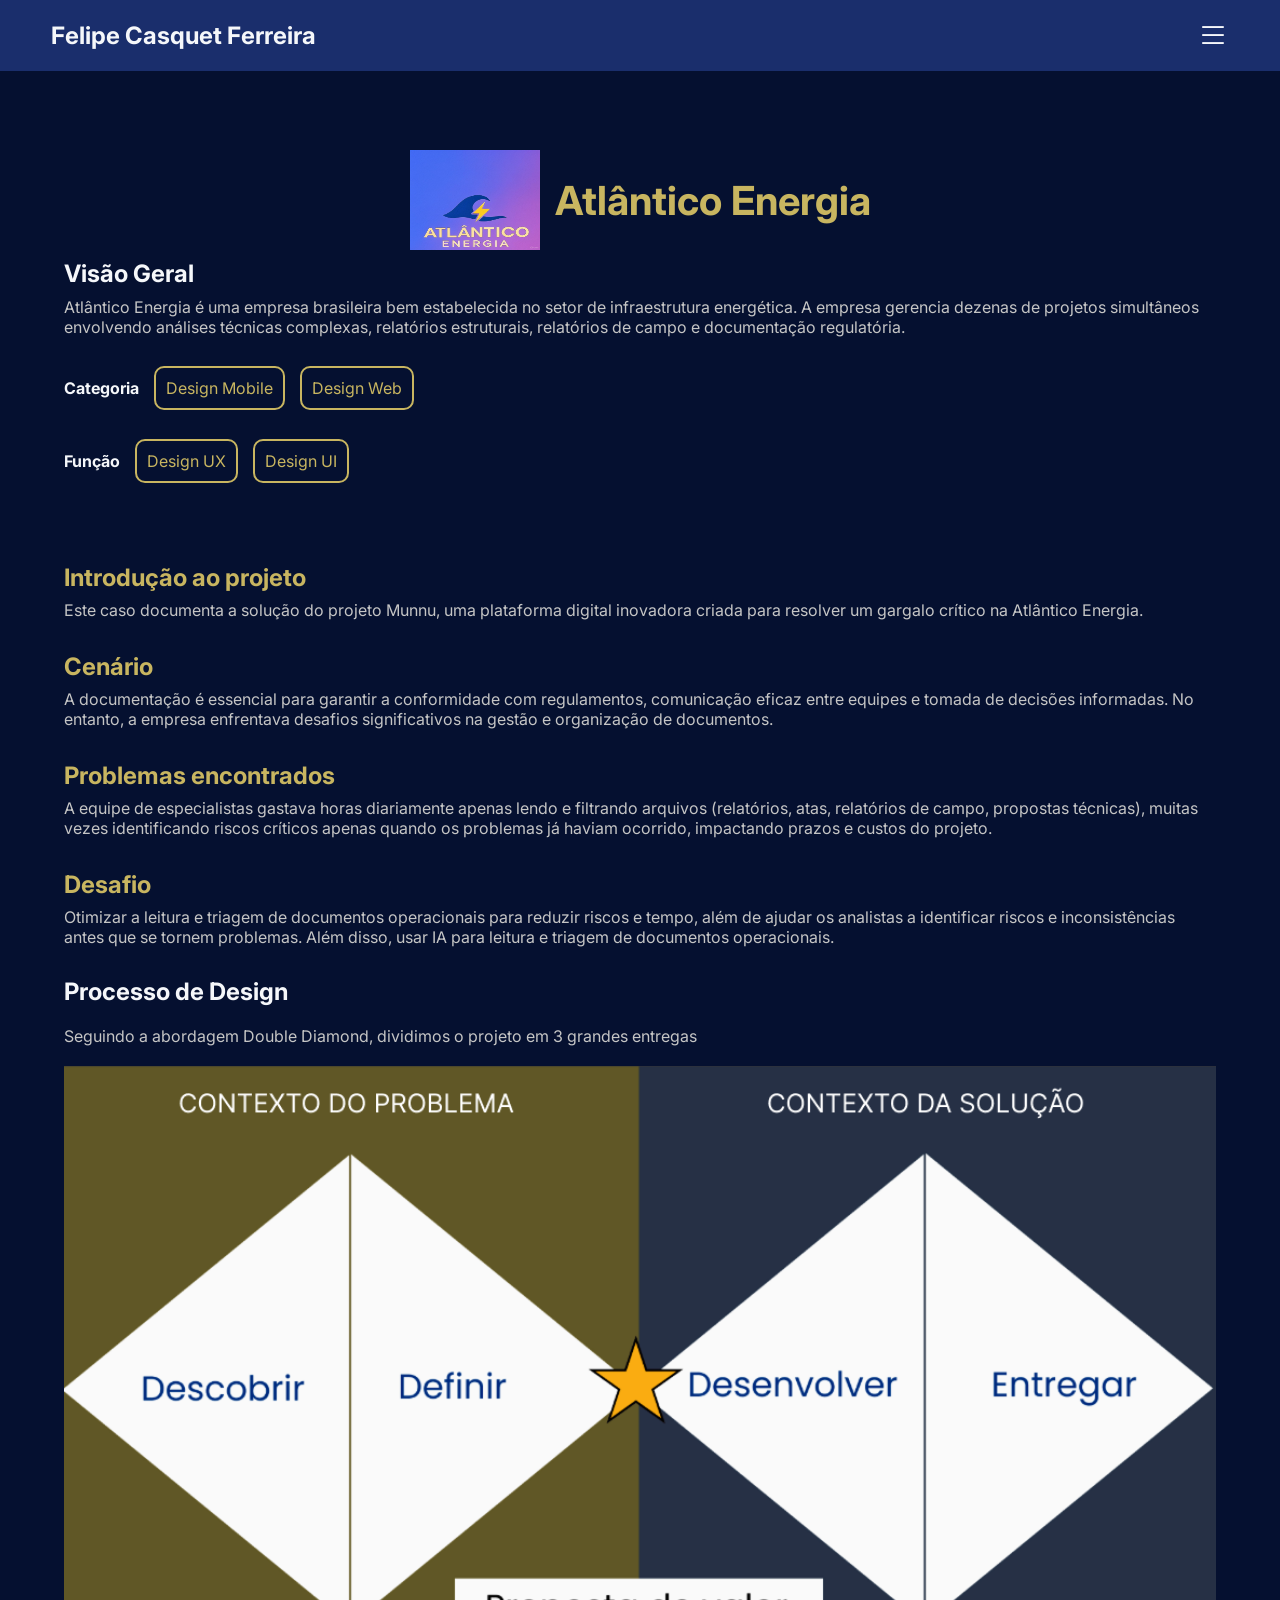
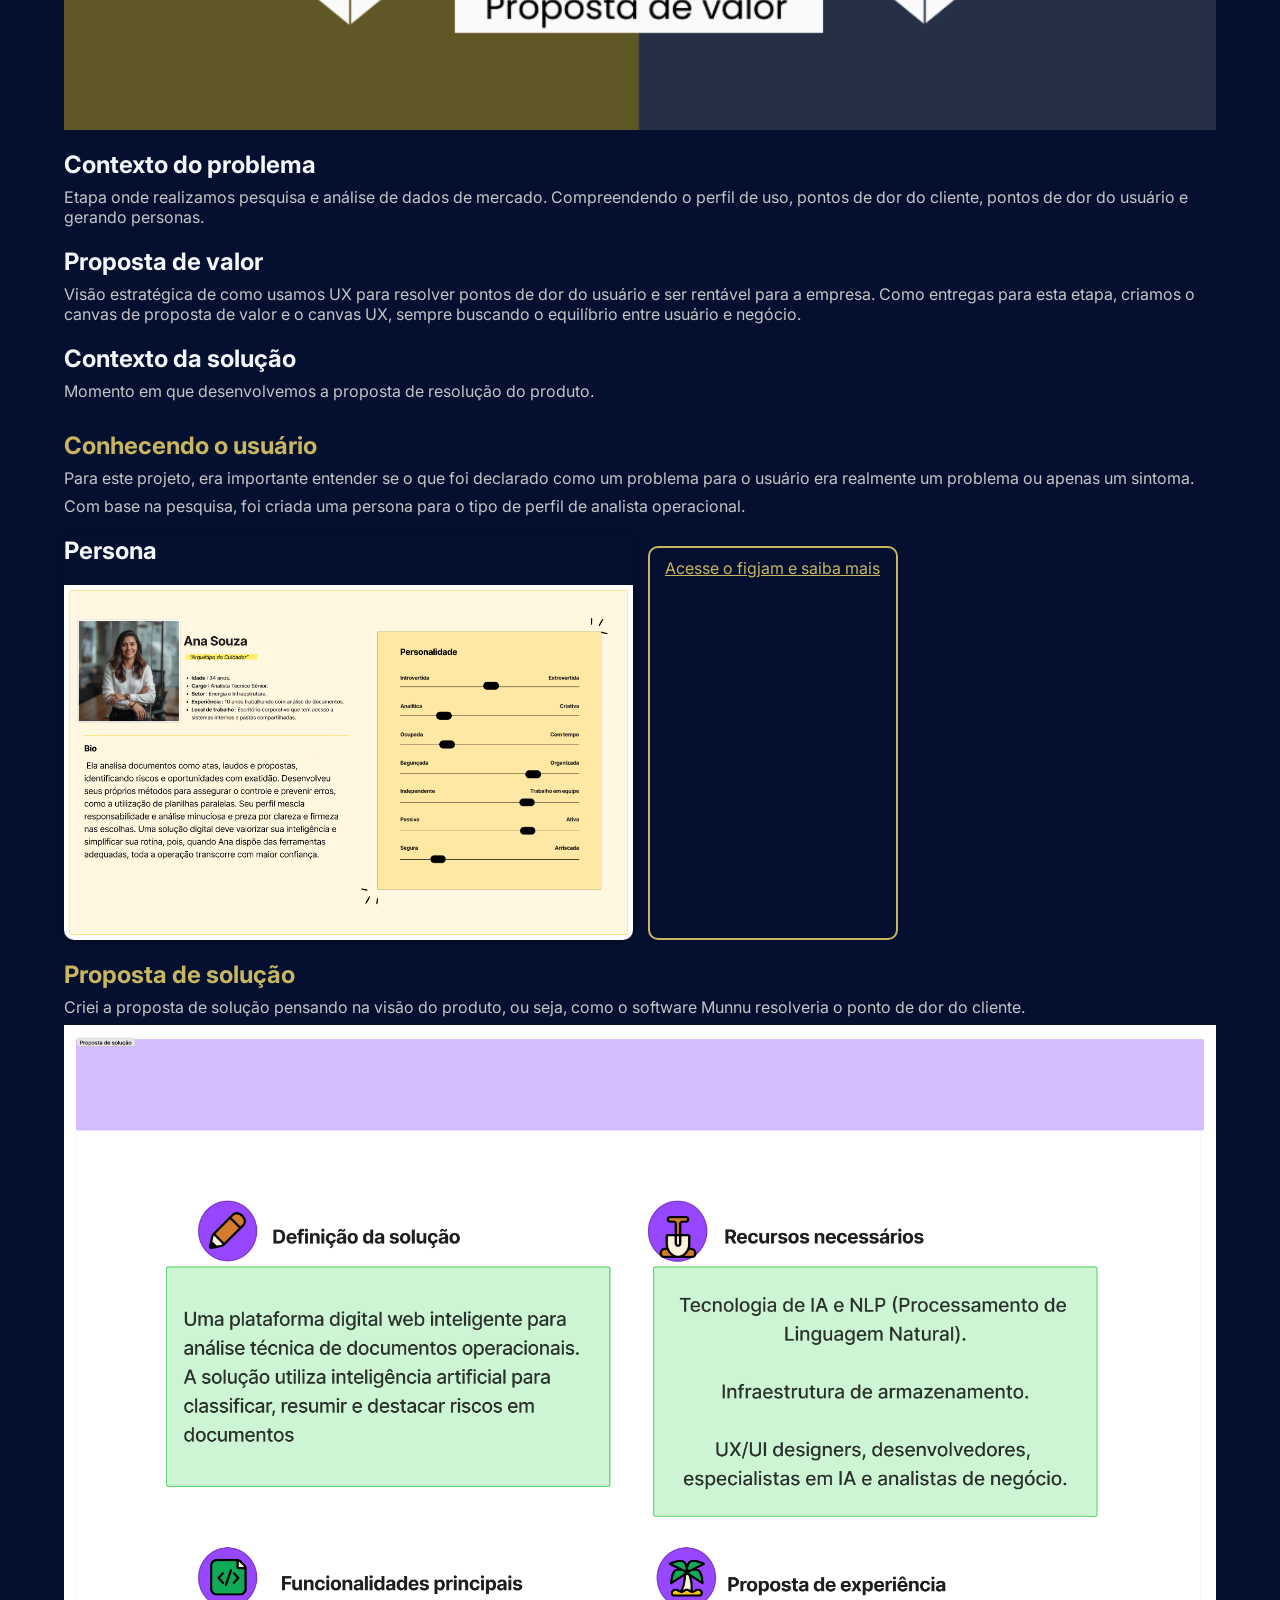
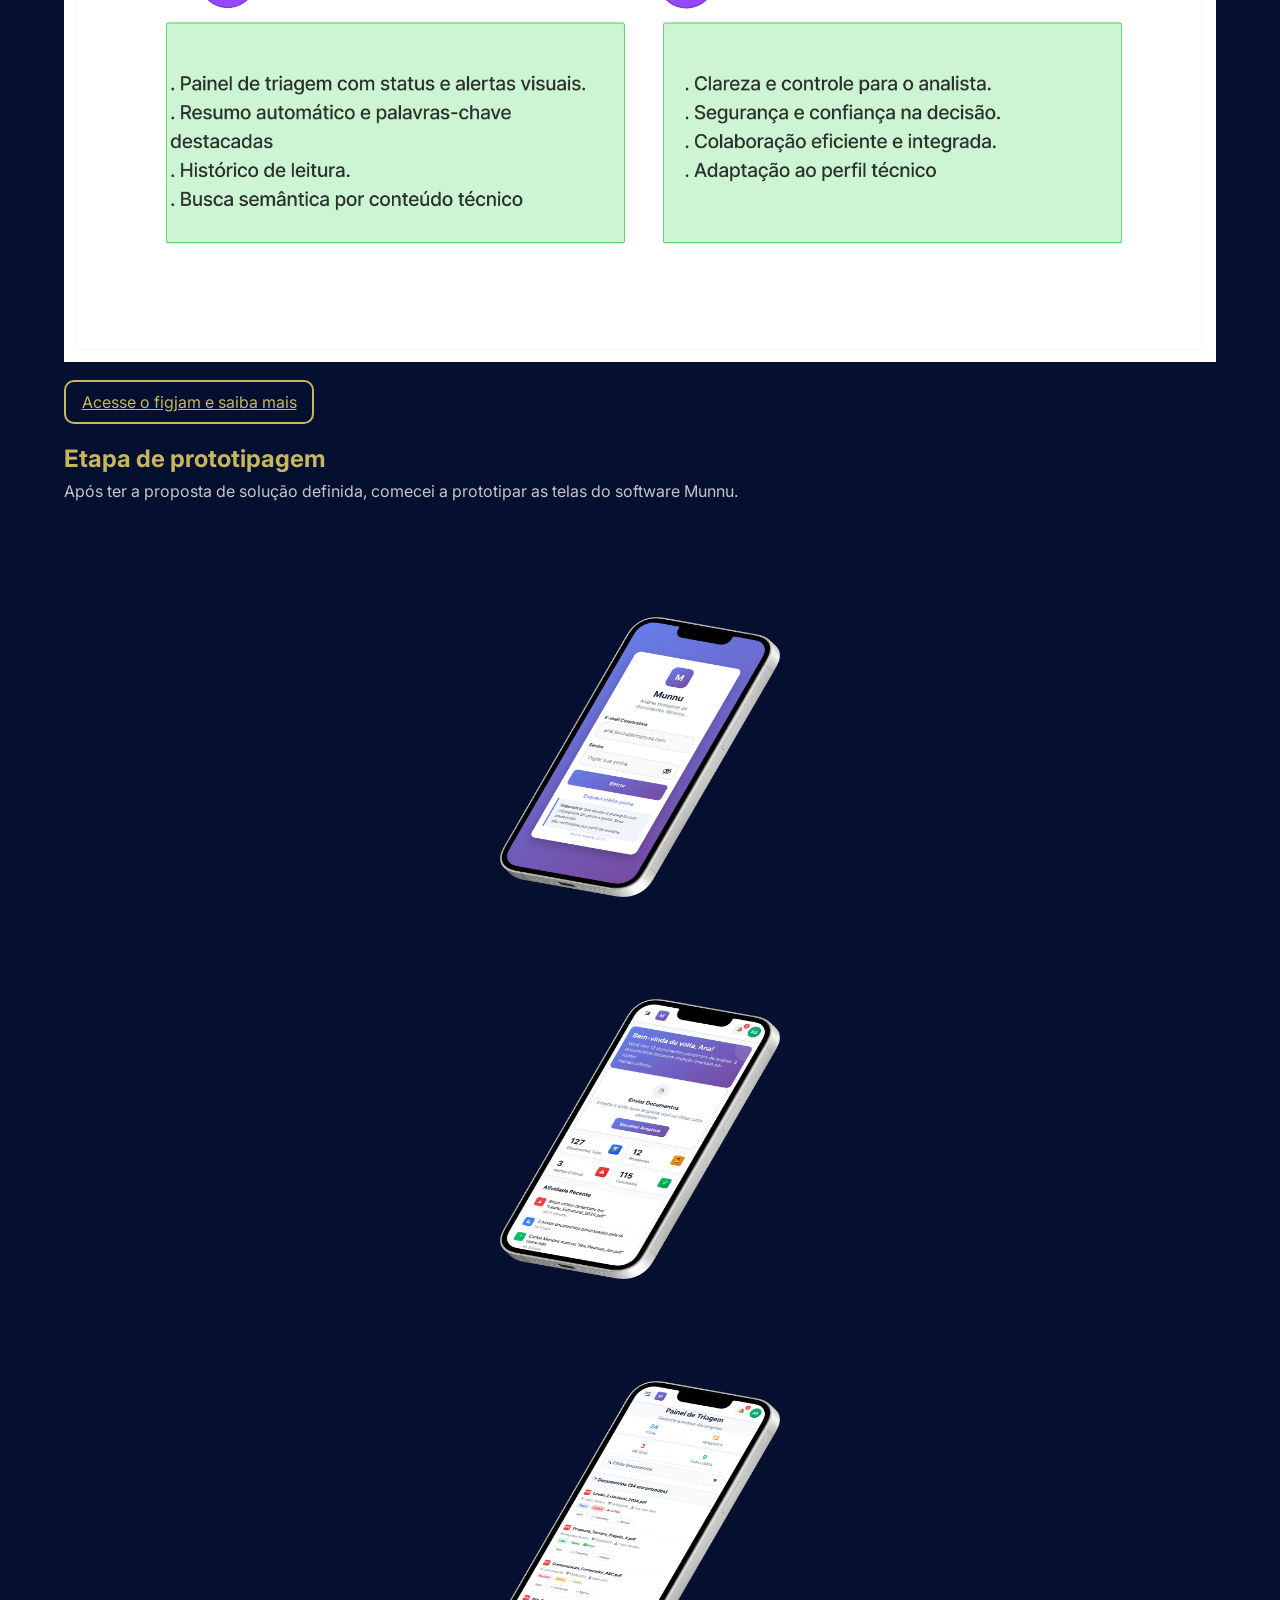
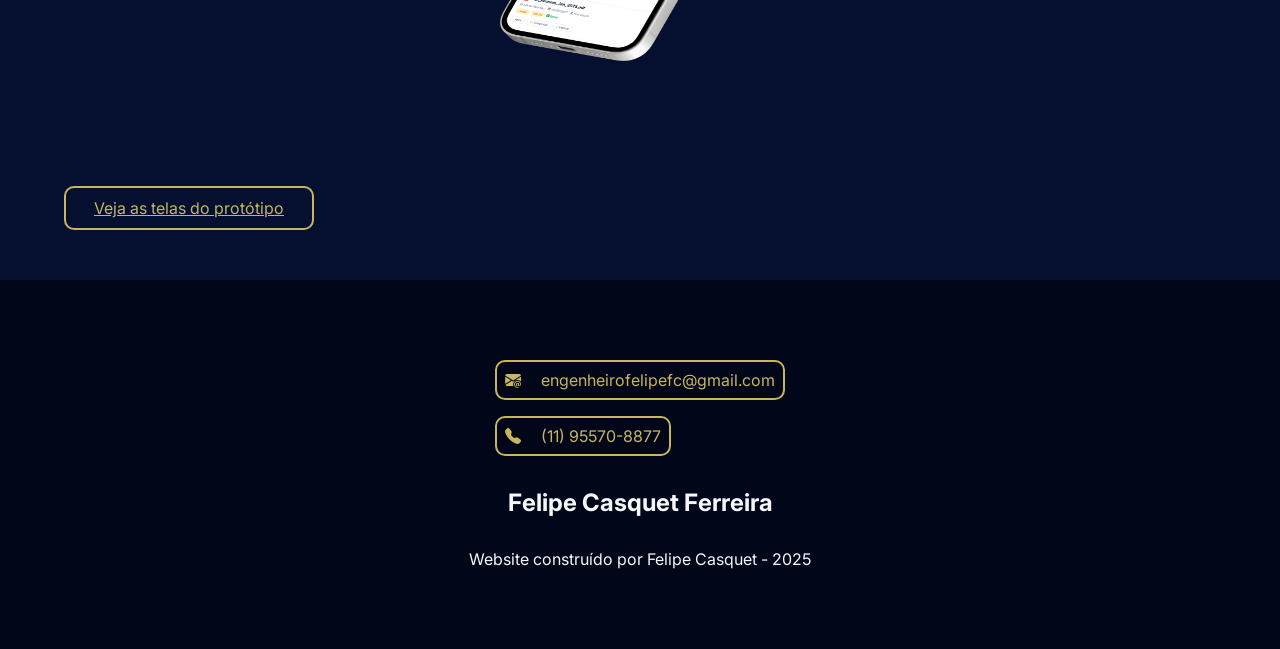
==== commit 2b8b10c4: "mudando funções" ====
--- a/projeto-energiamax.html
+++ b/projeto-energiamax.html
@@ -134,7 +134,7 @@
                     <img src="./image_projeto/upload.png" alt="Mockup upload">
                     <img src="./image_projeto/painel_triagem.png" alt="Mockup painel de triagem">
                 </div>
-                <a href="https://www.figma.com/design/wMPQoI6nxDtJgoGB2gMn0O/prot%C3%B3tipo---Munnu?node-id=0-1&p=f&t=8DujZSkVhbrFpteZ-0" target="_blank">Veja as telas do protótipo</a>
+                <a href="https://www.figma.com/design/PIpvYJqRPZER89ODTjs7xg/Prot%C3%B3tipo?node-id=0-1&t=6bjEUs8xOiyVlW2H-1" target="_blank">Veja as telas do protótipo</a>
             </div>
         </section>
     </main>
--- a/css/style-projeto.css
+++ b/css/style-projeto.css
@@ -241,10 +241,16 @@
 }
 
 .imagens_mockup .img_tripideias_mockup{
-  width:580px;
-  height:580px;
+  width:220px;
+  height:220px;
   margin:50px 0;
 }
+.imagens_mockup img{
+  width:420px;
+  height:420px;
+  margin:50px 0;
+}
+
 
 .galeria-grid {
     display: grid;
